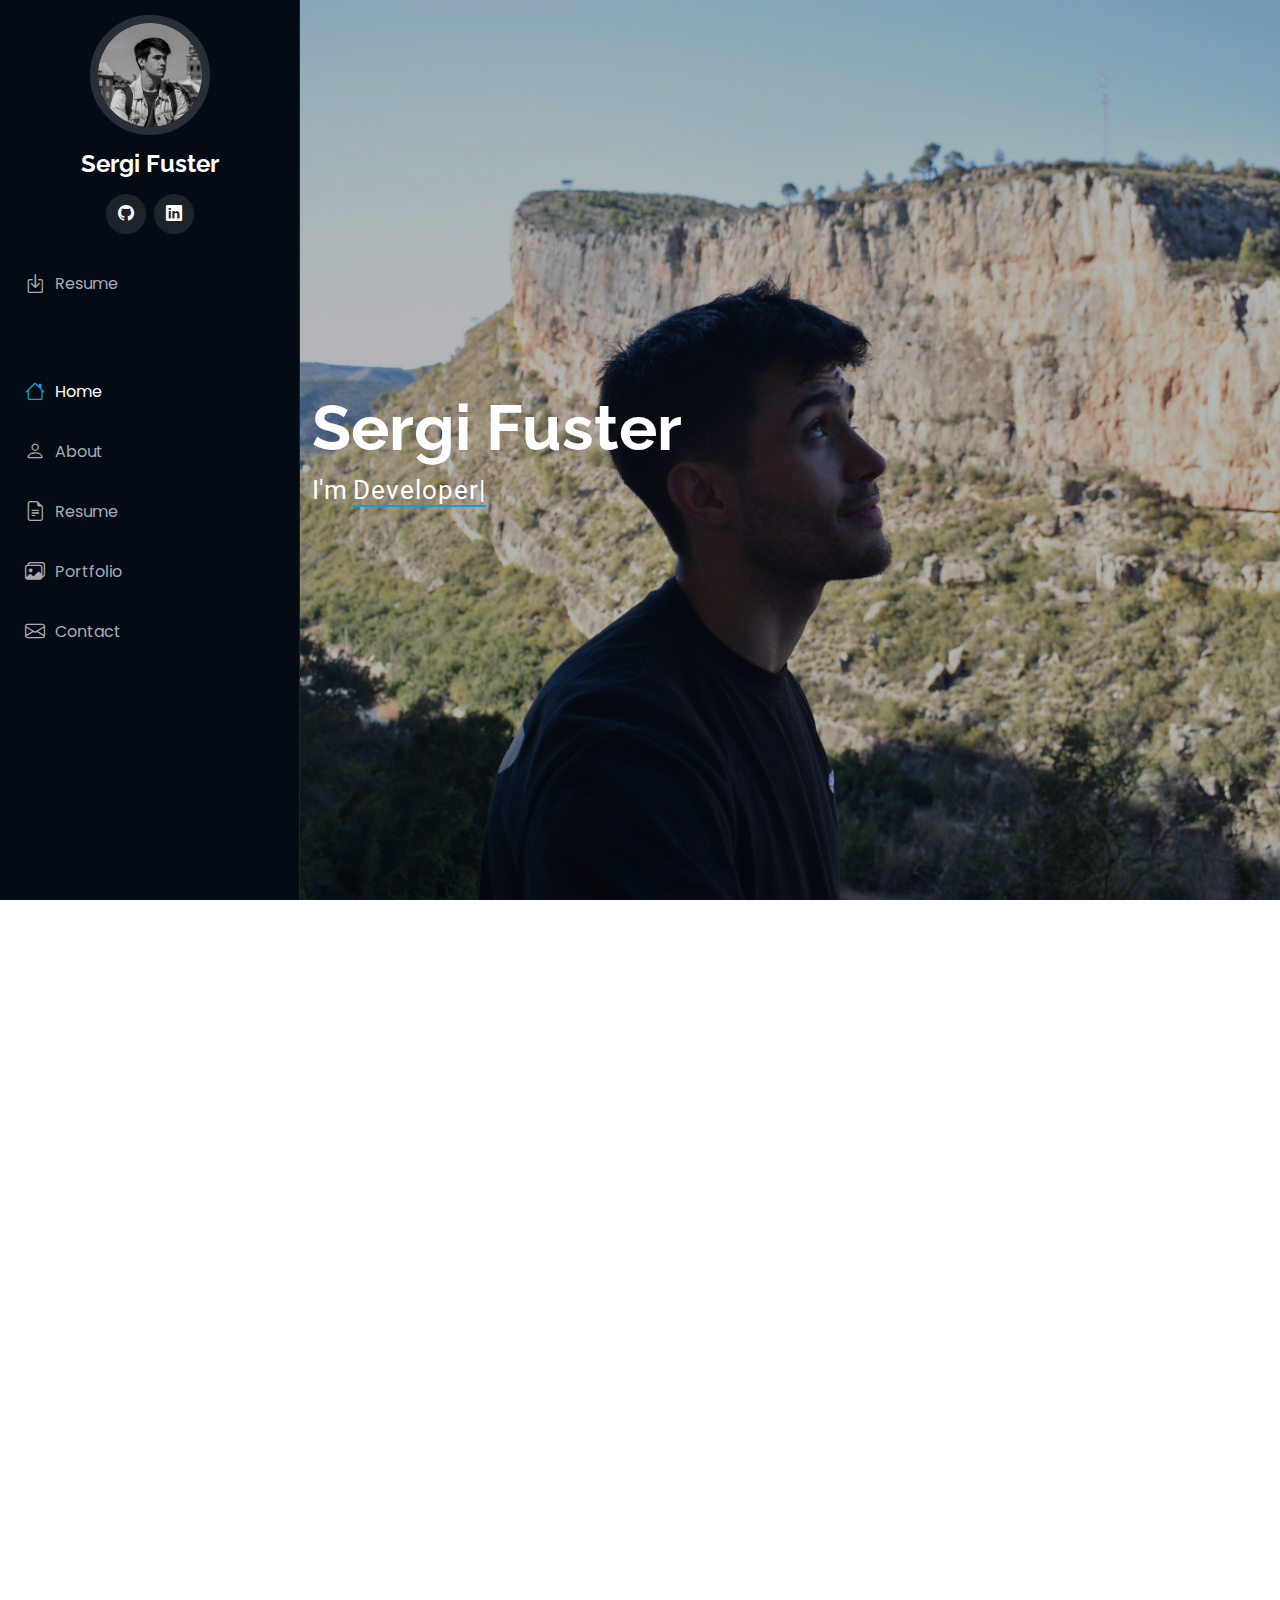
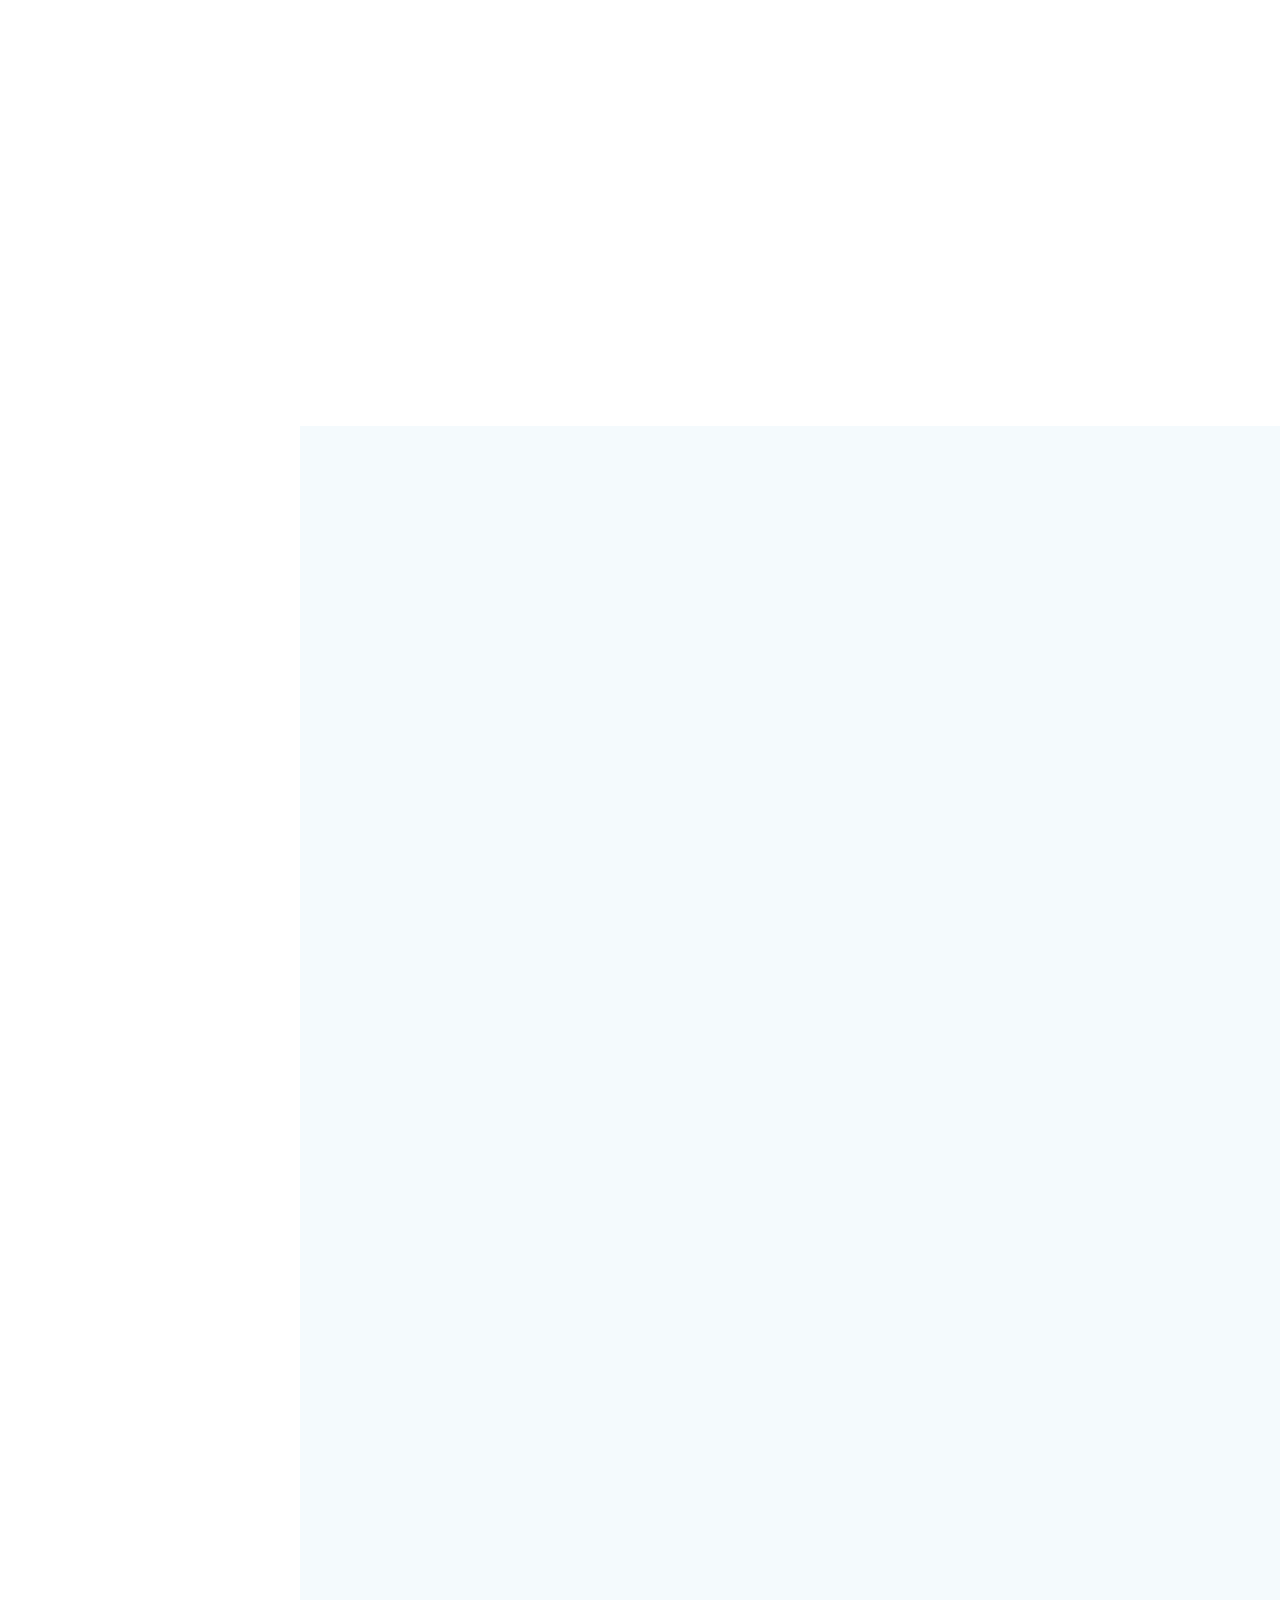
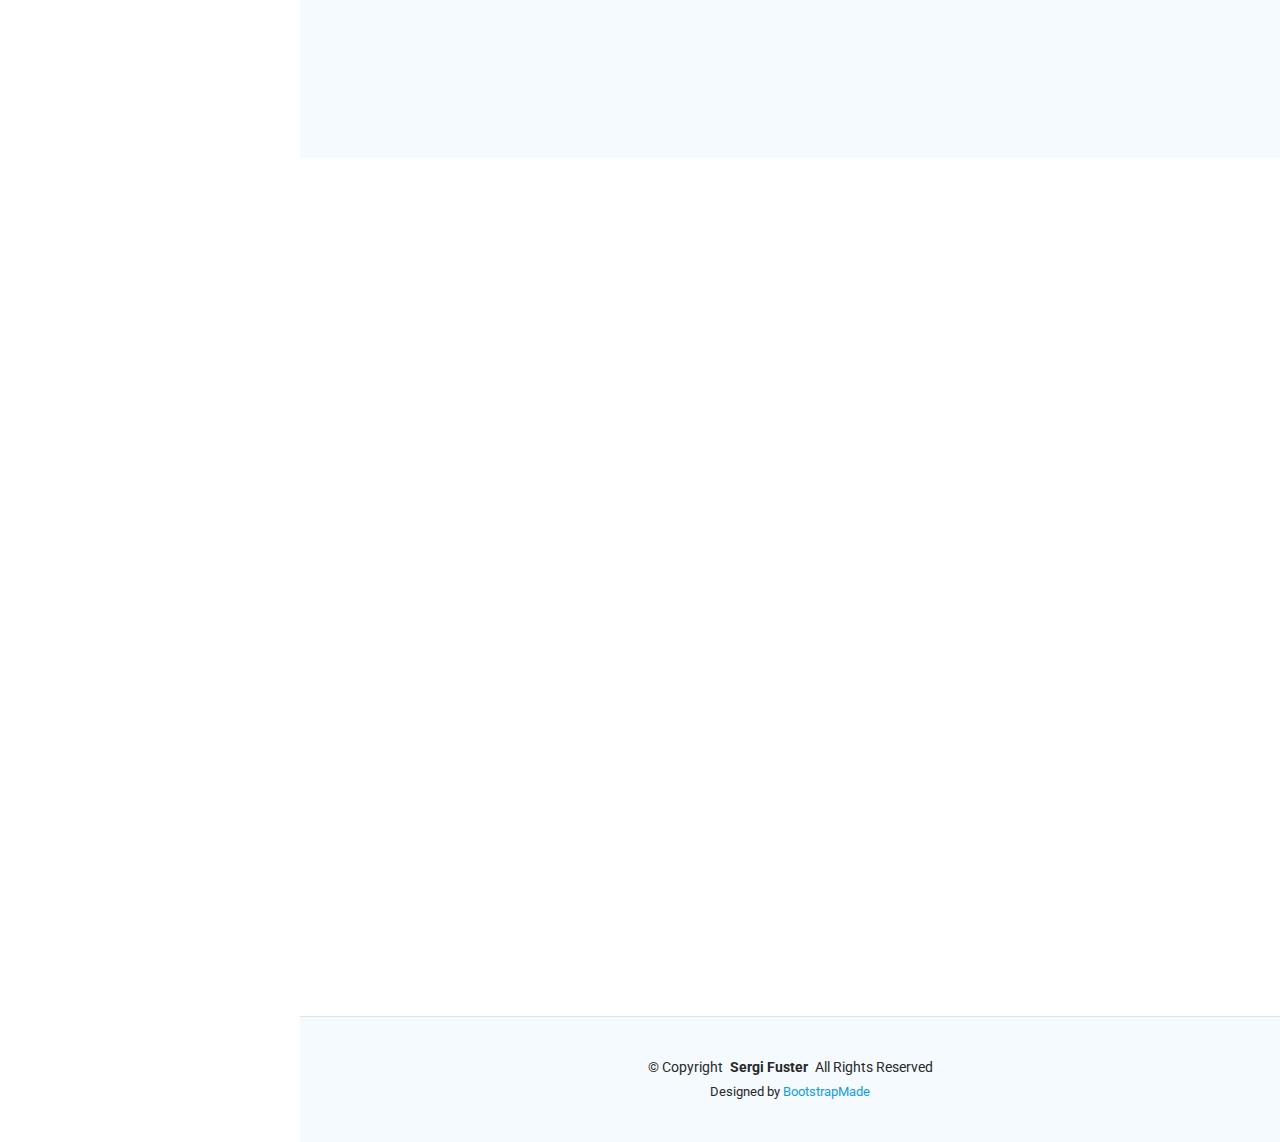
==== index.html @ 8619089b "stats changed" ====
<!DOCTYPE html>
<html lang="en">

<head>
  <meta charset="utf-8">
  <meta content="width=device-width, initial-scale=1.0" name="viewport">
  <title>Sergi Fuster Portfolio</title>
  <meta content="" name="description">
  <meta content="" name="keywords">

  <!-- Favicons -->
  <link href="assets/img/favicon.png" rel="icon">
  <link href="assets/img/apple-touch-icon.png" rel="apple-touch-icon">

  <!-- Fonts -->
  <link href="https://fonts.googleapis.com" rel="preconnect">
  <link href="https://fonts.gstatic.com" rel="preconnect" crossorigin>
  <link href="https://fonts.googleapis.com/css2?family=Roboto:ital,wght@0,100;0,300;0,400;0,500;0,700;0,900;1,100;1,300;1,400;1,500;1,700;1,900&family=Poppins:ital,wght@0,100;0,200;0,300;0,400;0,500;0,600;0,700;0,800;0,900;1,100;1,200;1,300;1,400;1,500;1,600;1,700;1,800;1,900&family=Raleway:ital,wght@0,100;0,200;0,300;0,400;0,500;0,600;0,700;0,800;0,900;1,100;1,200;1,300;1,400;1,500;1,600;1,700;1,800;1,900&display=swap" rel="stylesheet">

  <!-- Vendor CSS Files -->
  <link href="assets/vendor/bootstrap/css/bootstrap.min.css" rel="stylesheet">
  <link href="assets/vendor/bootstrap-icons/bootstrap-icons.css" rel="stylesheet">
  <link href="assets/vendor/aos/aos.css" rel="stylesheet">
  <link href="assets/vendor/glightbox/css/glightbox.min.css" rel="stylesheet">
  <link href="assets/vendor/swiper/swiper-bundle.min.css" rel="stylesheet">

  <!-- Main CSS File -->
  <link href="assets/css/main.css" rel="stylesheet">

  <script src="https://cdn.emailjs.com/dist/email.min.js"></script>
    <script type="text/javascript">
        (function() {
            emailjs.init("JNkw-kW19FWSXD1mJ"); // Reemplaza con tu user_id de EmailJS
        })();
    </script>
    <script type="text/javascript">
        function sendEmail(event) {
            event.preventDefault();
            console.log(event.target);  
            emailjs.sendForm('service_uca0hzq', 'template_znsrc9u', event.target)
                .then(function(response) {
                    alert('Correo enviado exitosamente!', response.status, response.text);
                }, function(error) {
                    alert('Error al enviar el correo.', error);
                });
        }
  </script>
</head>

<body class="index-page">

  <header id="header" class="header dark-background d-flex flex-column">
    <i class="header-toggle d-xl-none bi bi-list"></i>

    <div class="profile-img">
      <img src="assets/img/my-profile-img.jpg" alt="" class="img-fluid rounded-circle">
    </div>

    <a href="index.html" class="logo d-flex align-items-center justify-content-center">
      <!-- Uncomment the line below if you also wish to use an image logo -->
      <!-- <img src="assets/img/logo.png" alt=""> -->
      <h1 class="sitename">Sergi Fuster</h1>
    </a>

    
    <div class="social-links text-center">
      <a href="https://github.com/SergiFuster" class="github"><i class="bi bi-github"></i></i></a>
      <a href="https://www.linkedin.com/in/sergi-fuster-dura-343999208/" class="linkedin"><i class="bi bi-linkedin"></i></a>
    </div>

    
    <nav id="navmenu" class="navmenu">
      <ul>
        <li><a class="mb-5" href="assets/pdfs/cv-pro-english-python.pdf" download><i class="bi bi-box-arrow-in-down navicon"></i>Resume</a></li>
        <li><a href="#hero" class="active"><i class="bi bi-house navicon"></i>Home</a></li>
        <li><a href="#about"><i class="bi bi-person navicon"></i> About</a></li>
        <li><a href="#resume"><i class="bi bi-file-earmark-text navicon"></i> Resume</a></li>
        <li><a href="#portfolio"><i class="bi bi-images navicon"></i> Portfolio</a></li>
        <li><a href="#contact"><i class="bi bi-envelope navicon"></i> Contact</a></li>
      </ul>
    </nav>

  </header>

  <main class="main">

    <!-- Hero Section -->
    <section id="hero" class="hero section dark-background">

      <img src="assets/img/hero-bg.jpg" alt="" data-aos="fade-in" class="">

      <div class="container" data-aos="fade-up" data-aos-delay="100">
        <h2>Sergi Fuster</h2>
        <p>I'm <span class="typed" data-typed-items="Developer, Engineer, Creative">Developer</span><span class="typed-cursor typed-cursor--blink" aria-hidden="true"></span><span class="typed-cursor typed-cursor--blink" aria-hidden="true"></span></p>
      </div>

    </section><!-- /Hero Section -->

    <!-- About Section -->
    <section id="about" class="about section">

      <!-- Section Title -->
      <div class="container section-title" data-aos="fade-up">
        <h2>About</h2>
        <p>Since I started my videogame career at the University Jaume I I am passionate about programming. 
          During my course I realized that my true vocation was the development of software beyond the development of video games. 
          I have spent a couple of years working as a researcher at the university, but I think it's time to join the working world and bring everything I've learned to a company that shares my values.
          I am looking for a work environment that will support me and push my capabilities to the next level.
        </p>
      </div><!-- End Section Title -->

      <div class="container" data-aos="fade-up" data-aos-delay="100">

        <div class="row gy-4 justify-content-center">
          <div class="col-lg-4">
            <img src="assets/img/my-profile-img.jpg" class="img-fluid" alt="">
          </div>
          <div class="col-lg-8 content">
            <h2>Sofware Developer &amp; Much More.</h2>
            <p class="fst-italic py-3">
              I love develop all kind of software tools to solve problems, automate reptitive tasks and make life easier.
            </p>
            <div class="row">
              <div class="col-lg-6">
                <ul>
                  <li><i class="bi bi-chevron-right"></i> <strong>Birthday:</strong> <span>19 March 1998</span></li>
                  <li><i class="bi bi-chevron-right"></i> <strong>Website:</strong> <span>https://sergifuster.github.io/</span></li>
                  <li><i class="bi bi-chevron-right"></i> <strong>Phone:</strong> <span>+34 684 04 57 51</span></li>
                  <li><i class="bi bi-chevron-right"></i> <strong>City:</strong> <span>Castellón, Spain</span></li>
                </ul>
              </div>
              <div class="col-lg-6">
                <ul>
                  <li><i class="bi bi-chevron-right"></i> <strong>Age:</strong> <span>26</span></li>
                  <li><i class="bi bi-chevron-right"></i> <strong>Degree:</strong> <span>Master</span></li>
                  <li><i class="bi bi-chevron-right"></i> <strong>Email:</strong> <span>sergifusterdura@gmail.com</span></li>
                  <li><i class="bi bi-chevron-right"></i> <strong>Work:</strong> <span>Available</span></li>
                </ul>
              </div>
            </div>
            <p class="py-3">
              I am a young and passionate software developer with experience in the field of artificial intelligence. 
              I am looking for a job that will allow me to continue growing and learning in the field of software development.
            </p>
          </div>
        </div>

      </div>

    </section><!-- /About Section -->

    <!-- Stats Section -->
    <section id="stats" class="stats section">

      <div class="container" data-aos="fade-up" data-aos-delay="100">

        <div class="row gy-4">

          <div class="col-lg-3 col-md-6">
            <div class="stats-item">
              <i class="bi bi-emoji-smile"></i>
              <span data-purecounter-start="0" data-purecounter-end="232" data-purecounter-duration="1" class="purecounter"></span>
              <p><strong>Happy team mates</strong></p>
            </div>
          </div><!-- End Stats Item -->

          <div class="col-lg-3 col-md-6">
            <div class="stats-item">
              <i class="bi bi-bug"></i>
              <span data-purecounter-start="0" data-purecounter-end="521" data-purecounter-duration="1" class="purecounter"></span>
              <p><strong>Bugs</strong> <span>made 😬</span></p>
            </div>
          </div><!-- End Stats Item -->

          <div class="col-lg-3 col-md-6">
            <div class="stats-item">
              <i class="bi bi-tools"></i>
              <span data-purecounter-start="0" data-purecounter-end="863" data-purecounter-duration="1" class="purecounter"></span>
              <p><strong>Bugs</strong> <span>fixed (mine and from the others)</span></p>
            </div>
          </div><!-- End Stats Item -->

          <div class="col-lg-3 col-md-6">
            <div class="stats-item">
              <i class="bi bi-moon"></i>
              <span data-purecounter-start="0" data-purecounter-end="32" data-purecounter-duration="1" class="purecounter"></span>
              <p><strong>Hours</strong> <span>without sleeping in a row working hard</span></p>
            </div>
          </div><!-- End Stats Item -->

        </div>

      </div>

    </section><!-- /Stats Section -->

    <!-- Skills Section -->
    <section id="skills" class="skills section light-background">

      <!-- Section Title -->
      <div class="container section-title" data-aos="fade-up">
        <h2>Skills</h2>
        <p>Necessitatibus eius consequatur ex aliquid fuga eum quidem sint consectetur velit</p>
      </div><!-- End Section Title -->

      <div class="container" data-aos="fade-up" data-aos-delay="100">

        <div class="row skills-content skills-animation">

          <div class="col-lg-6">

            <div class="progress">
              <span class="skill"><span>PYTHON</span> <i class="val">90%</i></span>
              <div class="progress-bar-wrap">
                <div class="progress-bar" role="progressbar" aria-valuenow="90" aria-valuemin="0" aria-valuemax="100"></div>
              </div>
            </div><!-- End Skills Item -->

            <div class="progress">
              <span class="skill"><span>PANDAS</span> <i class="val">75%</i></span>
              <div class="progress-bar-wrap">
                <div class="progress-bar" role="progressbar" aria-valuenow="75" aria-valuemin="0" aria-valuemax="100"></div>
              </div>
            </div><!-- End Skills Item -->

            <div class="progress">
              <span class="skill"><span>PYTORCH</span> <i class="val">80%</i></span>
              <div class="progress-bar-wrap">
                <div class="progress-bar" role="progressbar" aria-valuenow="80" aria-valuemin="0" aria-valuemax="100"></div>
              </div>
            </div><!-- End Skills Item -->

          </div>

          <div class="col-lg-6">

            <div class="progress">
              <span class="skill"><span>LANGCHAIN</span> <i class="val">75%</i></span>
              <div class="progress-bar-wrap">
                <div class="progress-bar" role="progressbar" aria-valuenow="75" aria-valuemin="0" aria-valuemax="100"></div>
              </div>
            </div><!-- End Skills Item -->

            <div class="progress">
              <span class="skill"><span>NUMPY</span> <i class="val">80%</i></span>
              <div class="progress-bar-wrap">
                <div class="progress-bar" role="progressbar" aria-valuenow="80" aria-valuemin="0" aria-valuemax="100"></div>
              </div>
            </div><!-- End Skills Item -->

            

            <div class="progress">
              <span class="skill"><span>TENSOR FLOW</span> <i class="val">55%</i></span>
              <div class="progress-bar-wrap">
                <div class="progress-bar" role="progressbar" aria-valuenow="55" aria-valuemin="0" aria-valuemax="100"></div>
              </div>
            </div><!-- End Skills Item -->

          </div>

        </div>

      </div>

    </section><!-- /Skills Section -->

    <!-- Resume Section -->
    <section id="resume" class="resume section">

      <!-- Section Title -->
      <div class="container section-title" data-aos="fade-up">
        <h2>Resume</h2>
        <p>Due to my young age and my performance as a researcher at the university, I have had few opportunities to work in the sector, however here you can see what my experience has been based on.</p>
      </div><!-- End Section Title -->

      <div class="container">

        <div class="row">

          <div class="col-lg-6" data-aos="fade-up" data-aos-delay="100">
            <h3 class="resume-title">Sumary</h3>

            <div class="resume-item pb-0">
              <h4>Sergi Fuster</h4>
              <p><em>Creative and multipurpose software developer focused on AI technologies as Large Language Models and Deep Convolutional Neural Networks with almost 1 year of experience on this field.</em></p>
              <ul>
                <li>Castellón de la Plana, Castellón, Spain</li>
                <li>(34) 684-04-57-51</li>
                <li>sergifusterdura@gmail.com</li>
              </ul>
            </div><!-- Edn Resume Item -->

            <h3 class="resume-title">Education</h3>
            <div class="resume-item">
              <h4>Master's Degree in Intelligent Systems</h4>
              <h5>2023 - 2024</h5>
              <p><em>Jaume I University, Castellón, Spain</em></p>
              <p>On this master I took a lot of knowledge on Machine Learning as well as Big Data, Cloud Computing, CUDA, Computer Vision, etc.</p>
            </div><!-- Edn Resume Item -->

            <div class="resume-item">
              <h4>Bachelor in Videogame Design &amp; Development</h4>
              <h5>2019 - 2023</h5>
              <p><em>Jaume I University, Castellón, Spain</em></p>
              <p>On this degree I learned a lot about programming in Python and C ++. I also earned good basis on data structures and algorithmics. As you can imagine, 
                I also learned about videogame design and development, that is, about mobile applications, AR/VR, and so on.
              </p>
            </div><!-- Edn Resume Item -->

          </div>

          <div class="col-lg-6" data-aos="fade-up" data-aos-delay="200">
            <h3 class="resume-title">Professional Experience</h3>
            <div class="resume-item">
              <h4>AI Researcher</h4>
              <h5>2023 - Present</h5>
              <p><em>Jaume I University, Castellón, Spain</em></p>
              <ul>
                <li>Study state-of-the-art finding opportunities and solutions.</li>
                <li>Research for solutions to current not resolved problems.</li>
                <li>Design and development of deep neural networks.</li>
                <li>Comparison and analysis of our results compared to the state-of-the-art.</li>
              </ul>
            </div><!-- Edn Resume Item -->

            <div class="resume-item">
              <h4>Videogame developer</h4>
              <h5>2022 - 2023</h5>
              <p><em>Jaume I University, Castellón, Spain</em></p>
              <ul>
                <li>Developed an entire logic game in Python</li>
                <li>Developed my own cloud gaming server with sockets and Flask</li>
                <li>Developed a mobile client with Unity</li>
              </ul>
            </div><!-- Edn Resume Item -->

          </div>

        </div>

      </div>

    </section><!-- /Resume Section -->

    <!-- Portfolio Section -->
    <section id="portfolio" class="portfolio section light-background">

      <!-- Section Title -->
      <div class="container section-title" data-aos="fade-up">
        <h2>Portfolio</h2>
        <p>Due to my career in videogame design and development I have made many videogames and I have not had much time for other kind of projects, however I have been able to develop some of them and I present them below.</p>
      </div><!-- End Section Title -->

      <div class="container">

        <div class="isotope-layout" data-default-filter="*" data-layout="masonry" data-sort="original-order">

          <ul class="portfolio-filters isotope-filters" data-aos="fade-up" data-aos-delay="100">
            <li data-filter="*" class="filter-active">All</li>
            <li data-filter=".filter-ai">AI</li>
            <li data-filter=".filter-kotlin">Kotlin</li>
            <li data-filter=".filter-csharp">C#</li>
            <li data-filter=".filter-python">Python</li>
          </ul><!-- End Portfolio Filters -->
          
          
          <div class="row gy-4 isotope-container" data-aos="fade-up" data-aos-delay="200">

            <div class="col-lg-4 col-md-6 portfolio-item isotope-item filter-kotlin">
              <div class="portfolio-content h-100">
                <img src="assets/img/portfolio/kotlin-1.jpg" class="img-fluid" alt="">
                <div class="portfolio-info">
                  <h4>Food Recipes</h4>
                  <p>Food recipes app developes for Android with Android Studio and Kotlin</p>
                  <a href="assets/img/portfolio/kotlin-1.jpg" title="Zoom" data-gallery="portfolio-gallery-app" class="glightbox preview-link"><i class="bi bi-zoom-in"></i></a>
                  <a href="https://github.com/SergiFuster/FoodRecipesApp" title="Repository" class="details-link"><i class="bi bi-link-45deg"></i></a>
                </div>
              </div>
            </div><!-- End Portfolio Item -->

            <div class="col-lg-4 col-md-6 portfolio-item isotope-item filter-kotlin">
              <div class="portfolio-content h-100">
                <img src="assets/img/portfolio/kotlin-2.jpg" class="img-fluid" alt="">
                <div class="portfolio-info">
                  <h4>Curve Fever for Android</h4>
                  <p>I developed a version of Curve Fever for mobile devices.</p>
                  <a href="assets/img/portfolio/kotlin-2.jpg" title="Zoom" data-gallery="portfolio-gallery-product" class="glightbox preview-link"><i class="bi bi-zoom-in"></i></a>
                  <a href="https://github.com/SergiFuster/FreeApp_CurveFever" title="Repository" class="details-link"><i class="bi bi-link-45deg"></i></a>
                </div>
              </div>
            </div><!-- End Portfolio Item -->

            <div class="col-lg-4 col-md-6 portfolio-item isotope-item filter-python">
              <div class="portfolio-content h-100">
                <img src="assets/img/portfolio/django-1.png" class="img-fluid" alt="">
                <div class="portfolio-info">
                  <h4>WebSite</h4>
                  <p>I developed my previous portfolio with django, due to the cost of hosting a dynamic page I did this one instead.</p>
                  <a href="assets/img/portfolio/django-1.png" title="Zoom" data-gallery="portfolio-gallery-branding" class="glightbox preview-link"><i class="bi bi-zoom-in"></i></a>
                  <a href="https://github.com/SergiFuster/ownwebpage" title="Repository" class="details-link"><i class="bi bi-link-45deg"></i></a>
                </div>
              </div>
            </div><!-- End Portfolio Item -->

            <div class="col-lg-4 col-md-6 portfolio-item isotope-item filter-ai filter-python">
              <div class="portfolio-content h-100">
                <img src="assets/img/portfolio/ai-5.png" class="img-fluid" alt="">
                <div class="portfolio-info">
                  <h4>Llamaster</h4>
                  <p>Im working on a desktop application where you will can upload personal notes and an LLM model as llama3 will aswer you questions about it.</p>
                  <a href="assets/img/portfolio/ai-5.png" title="Zoom" data-gallery="portfolio-gallery-book" class="glightbox preview-link"><i class="bi bi-zoom-in"></i></a>
                  <a href="https://github.com/SergiFuster/Llamaster" title="Repository" class="details-link"><i class="bi bi-link-45deg"></i></a>
                </div>
              </div>
            </div><!-- End Portfolio Item -->

            <div class="col-lg-4 col-md-6 portfolio-item isotope-item filter-csharp">
              <div class="portfolio-content h-100">
                <img src="assets/img/portfolio/videogame-4.png" class="img-fluid" alt="">
                <div class="portfolio-info">
                  <h4>Dungeon Generator</h4>
                  <p>C# dungeon generator for Unity</p>
                  <a href="assets/img/portfolio/videogame-4.png" title="Zoom" data-gallery="portfolio-gallery-book" class="glightbox preview-link"><i class="bi bi-zoom-in"></i></a>
                  <a href="https://github.com/SergiFuster/Dungeon-Generator" title="Repository" class="details-link"><i class="bi bi-link-45deg"></i></a>
                </div>
              </div>
            </div><!-- End Portfolio Item -->

            <div class="col-lg-4 col-md-6 portfolio-item isotope-item filter-ai filter-python">
              <div class="portfolio-content h-100">
                <img src="assets/img/portfolio/ai-2.png" class="img-fluid" alt="">
                <div class="portfolio-info">
                  <h4>FloU-Net</h4>
                  <p>An Optical Flow Network for
                    Multi-modal Self-Supervised Image Registration</p>
                  <a href="assets/img/portfolio/ai-2.png" title="Zoom" data-gallery="portfolio-gallery-app" class="glightbox preview-link"><i class="bi bi-zoom-in"></i></a>
                  <a href="https://ieeexplore.ieee.org/abstract/document/10054383?casa_token=_zWFjTX7x-QAAAAA:JxdFYQEGrxvBpP0LAUawT_OLtLWOuM8EYJq97wMK62ZGx4KimARQbpQ8iJPpP1SkFYnHHjyLgg" title="Paper" class="details-link"><i class="bi bi-link-45deg"></i></a>
                </div>
              </div>
            </div><!-- End Portfolio Item -->

            <div class="col-lg-4 col-md-6 portfolio-item isotope-item filter-csharp filter-ai">
              <div class="portfolio-content h-100">
                <img src="assets/img/portfolio/videogame-1.png" class="img-fluid" alt="">
                <div class="portfolio-info">
                  <h4>AIcuidao</h4>
                  <p>AI applied to NPCs on a 2D videogame, NPCs have fov, multiple states with FSM and pathfinding algorithms implemented.</p>
                  <a href="assets/img/portfolio/videogame-1.png" title="Zoom" data-gallery="portfolio-gallery-app" class="glightbox preview-link"><i class="bi bi-zoom-in"></i></a>
                  <a href="https://github.com/SergiFuster/AIcuidao2" title="Repository" class="details-link"><i class="bi bi-link-45deg"></i></a>
                </div>
              </div>
            </div><!-- End Portfolio Item -->

            <div class="col-lg-4 col-md-6 portfolio-item isotope-item filter-csharp filter-ai">
              <div class="portfolio-content h-100">
                <img src="assets/img/portfolio/videogame-2.png" class="img-fluid" alt="">
                <div class="portfolio-info">
                  <h4>IAtetoca</h4>
                  <p>A turn based strategy videogame with programmed NPC with FSM, influence mapping and fog of war.</p>
                  <a href="assets/img/portfolio/videogame-2.png" title="Zoom" data-gallery="portfolio-gallery-product" class="glightbox preview-link"><i class="bi bi-zoom-in"></i></a>
                  <a href="https://github.com/SergiFuster/IAtetocaReal" title="Repository" class="details-link"><i class="bi bi-link-45deg"></i></a>
                </div>
              </div>
            </div><!-- End Portfolio Item -->

            <div class="col-lg-4 col-md-6 portfolio-item isotope-item filter-csharp">
              <div class="portfolio-content h-100">
                <img src="assets/img/portfolio/videogame-3.png" class="img-fluid" alt="">
                <div class="portfolio-info">
                  <h4>Nashville</h4>
                  <p>Visual novel videogame winner of a award on UJI</p>
                  <a href="assets/img/portfolio/videogame-3.png" title="Zoom" data-gallery="portfolio-gallery-branding" class="glightbox preview-link"><i class="bi bi-zoom-in"></i></a>
                  <a href="https://baiteostudio.wixsite.com/grupo3" title="Web" class="details-link"><i class="bi bi-link-45deg"></i></a>
                </div>
              </div>
            </div><!-- End Portfolio Item -->

            <div class="col-lg-4 col-md-6 portfolio-item isotope-item filter-ai filter-python">
              <div class="portfolio-content h-100">
                <img src="assets/img/portfolio/ai-1.jpeg" class="img-fluid" alt="">
                <div class="portfolio-info">
                  <h4>Rent a Bike</h4>
                  <p>Data Science applied to a real dataset and forecasting model for renting prediction.</p>
                  <a href="assets/img/portfolio/ai-1.jpeg" title="Zoom" data-gallery="portfolio-gallery-book" class="glightbox preview-link"><i class="bi bi-zoom-in"></i></a>
                  <a href="https://github.com/SergiFuster/Bike-Renting-Forecaster" title="Repository" class="details-link"><i class="bi bi-link-45deg"></i></a>
                </div>
              </div>
            </div><!-- End Portfolio Item -->

            <div class="col-lg-4 col-md-6 portfolio-item isotope-item filter-ai filter-python">
              <div class="portfolio-content h-100">
                <img src="assets/img/portfolio/ai-3.png" class="img-fluid" alt="">
                <div class="portfolio-info">
                  <h4>Total Bot War</h4>
                  <p>Videogame based on total war videogames series where playing is through AI scripts. Also server for cloud computing implemented.</p>
                  <a href="assets/img/portfolio/ai-3.png" title="Zoom" data-gallery="portfolio-gallery-product" class="glightbox preview-link"><i class="bi bi-zoom-in"></i></a>
                  <a href="https://github.com/SergiFuster/TotalBotWar" title="Repository" class="details-link"><i class="bi bi-link-45deg"></i></a>
                </div>
              </div>
            </div><!-- End Portfolio Item -->

            <div class="col-lg-4 col-md-6 portfolio-item isotope-item filter-csharp filter-ai">
              <div class="portfolio-content h-100">
                <img src="assets/img/portfolio/ai-4.png" class="img-fluid" alt="">
                <div class="portfolio-info">
                  <h4>Behaviour Trees Easy Implementation</h4>
                  <p>Behaviour Tree template in C# to help novel programmers start with AI on their videogames.</p>
                  <a href="assets/img/portfolio/ai-4.png" title="Zoom" data-gallery="portfolio-gallery-branding" class="glightbox preview-link"><i class="bi bi-zoom-in"></i></a>
                  <a href="https://github.com/SergiFuster/BehaviorTree-Unity" title="Repository" class="details-link"><i class="bi bi-link-45deg"></i></a>
                </div>
              </div>
            </div><!-- End Portfolio Item -->

          </div><!-- End Portfolio Container -->

        </div>

      </div>

    </section><!-- /Portfolio Section -->
    
    <!-- Contact Section -->
    <section id="contact" class="contact section">

      <!-- Section Title -->
      <div class="container section-title" data-aos="fade-up">
        <h2>Contact</h2>
        <p>Get in touch! The contact form also works, try it!</p>
      </div><!-- End Section Title -->

      <div class="container" data-aos="fade-up" data-aos-delay="100">

        <div class="row gy-4">

          <div class="col-lg-5">

            <div class="info-wrap">
              <div class="info-item d-flex" data-aos="fade-up" data-aos-delay="300">
                <i class="bi bi-telephone flex-shrink-0"></i>
                <div>
                  <h3>Call</h3>
                  <p>+34 684 04 57 51</p>
                </div>
              </div><!-- End Info Item -->

              <div class="info-item d-flex" data-aos="fade-up" data-aos-delay="400">
                <i class="bi bi-envelope flex-shrink-0"></i>
                <div>
                  <h3>Email</h3>
                  <p>sergifusterdura@gmail.com</p>
                </div>
              </div><!-- End Info Item -->
            </div>
          </div>
          <div class="col-lg-7">
            <form onsubmit="sendEmail(event)" data-aos="fade-up" data-aos-delay="200">
              <div class="row gy-4">

                <div class="col-md-6">
                  <label for="name" class="pb-2">Your Name</label>
                  <input type="text" name="name" id="name" class="form-control" required="">
                </div>

                <div class="col-md-6">
                  <label for="email" class="pb-2">Your Email</label>
                  <input type="email" class="form-control" name="email" id="email" required="">
                </div>

                <div class="col-md-12">
                  <label for="subject" class="pb-2">Subject</label>
                  <input type="text" class="form-control" name="subject" id="subject" required="">
                </div>

                <div class="col-md-12">
                  <label for="message" class="pb-2">Message</label>
                  <textarea class="form-control" name="message" rows="10" id="message" required=""></textarea>
                </div>

                <div class="col-md-12 text-center">
                  <p>(You'll receive a copy of the message)</p>
                  <button class="btn btn-primary" type="submit">Send Message</button>
                </div>
              </div>
            </form>
        </div>
      </div>

    </section><!-- /Contact Section -->
  </main>

  <footer id="footer" class="footer position-relative light-background">

    <div class="container">
      <div class="copyright text-center ">
        <p>© <span>Copyright</span> <strong class="px-1 sitename">Sergi Fuster</strong> <span>All Rights Reserved</span></p>
      </div>
      <div class="credits">
        <!-- All the links in the footer should remain intact. -->
        <!-- You can delete the links only if you've purchased the pro version. -->
        <!-- Licensing information: https://bootstrapmade.com/license/ -->
        <!-- Purchase the pro version with working PHP/AJAX contact form: [buy-url] -->
        Designed by <a href="https://bootstrapmade.com/">BootstrapMade</a>
      </div>
    </div>

  </footer>

  <!-- Scroll Top -->
  <a href="#" id="scroll-top" class="scroll-top d-flex align-items-center justify-content-center"><i class="bi bi-arrow-up-short"></i></a>

  <!-- Preloader -->
  <div id="preloader"></div>

  <!-- Vendor JS Files -->
  <script src="assets/vendor/bootstrap/js/bootstrap.bundle.min.js"></script>
  <script src="assets/vendor/php-email-form/validate.js"></script>
  <script src="assets/vendor/aos/aos.js"></script>
  <script src="assets/vendor/typed.js/typed.umd.js"></script>
  <script src="assets/vendor/purecounter/purecounter_vanilla.js"></script>
  <script src="assets/vendor/waypoints/noframework.waypoints.js"></script>
  <script src="assets/vendor/glightbox/js/glightbox.min.js"></script>
  <script src="assets/vendor/imagesloaded/imagesloaded.pkgd.min.js"></script>
  <script src="assets/vendor/isotope-layout/isotope.pkgd.min.js"></script>
  <script src="assets/vendor/swiper/swiper-bundle.min.js"></script>

  <!-- Main JS File -->
  <script src="assets/js/main.js"></script>

</body>

</html>
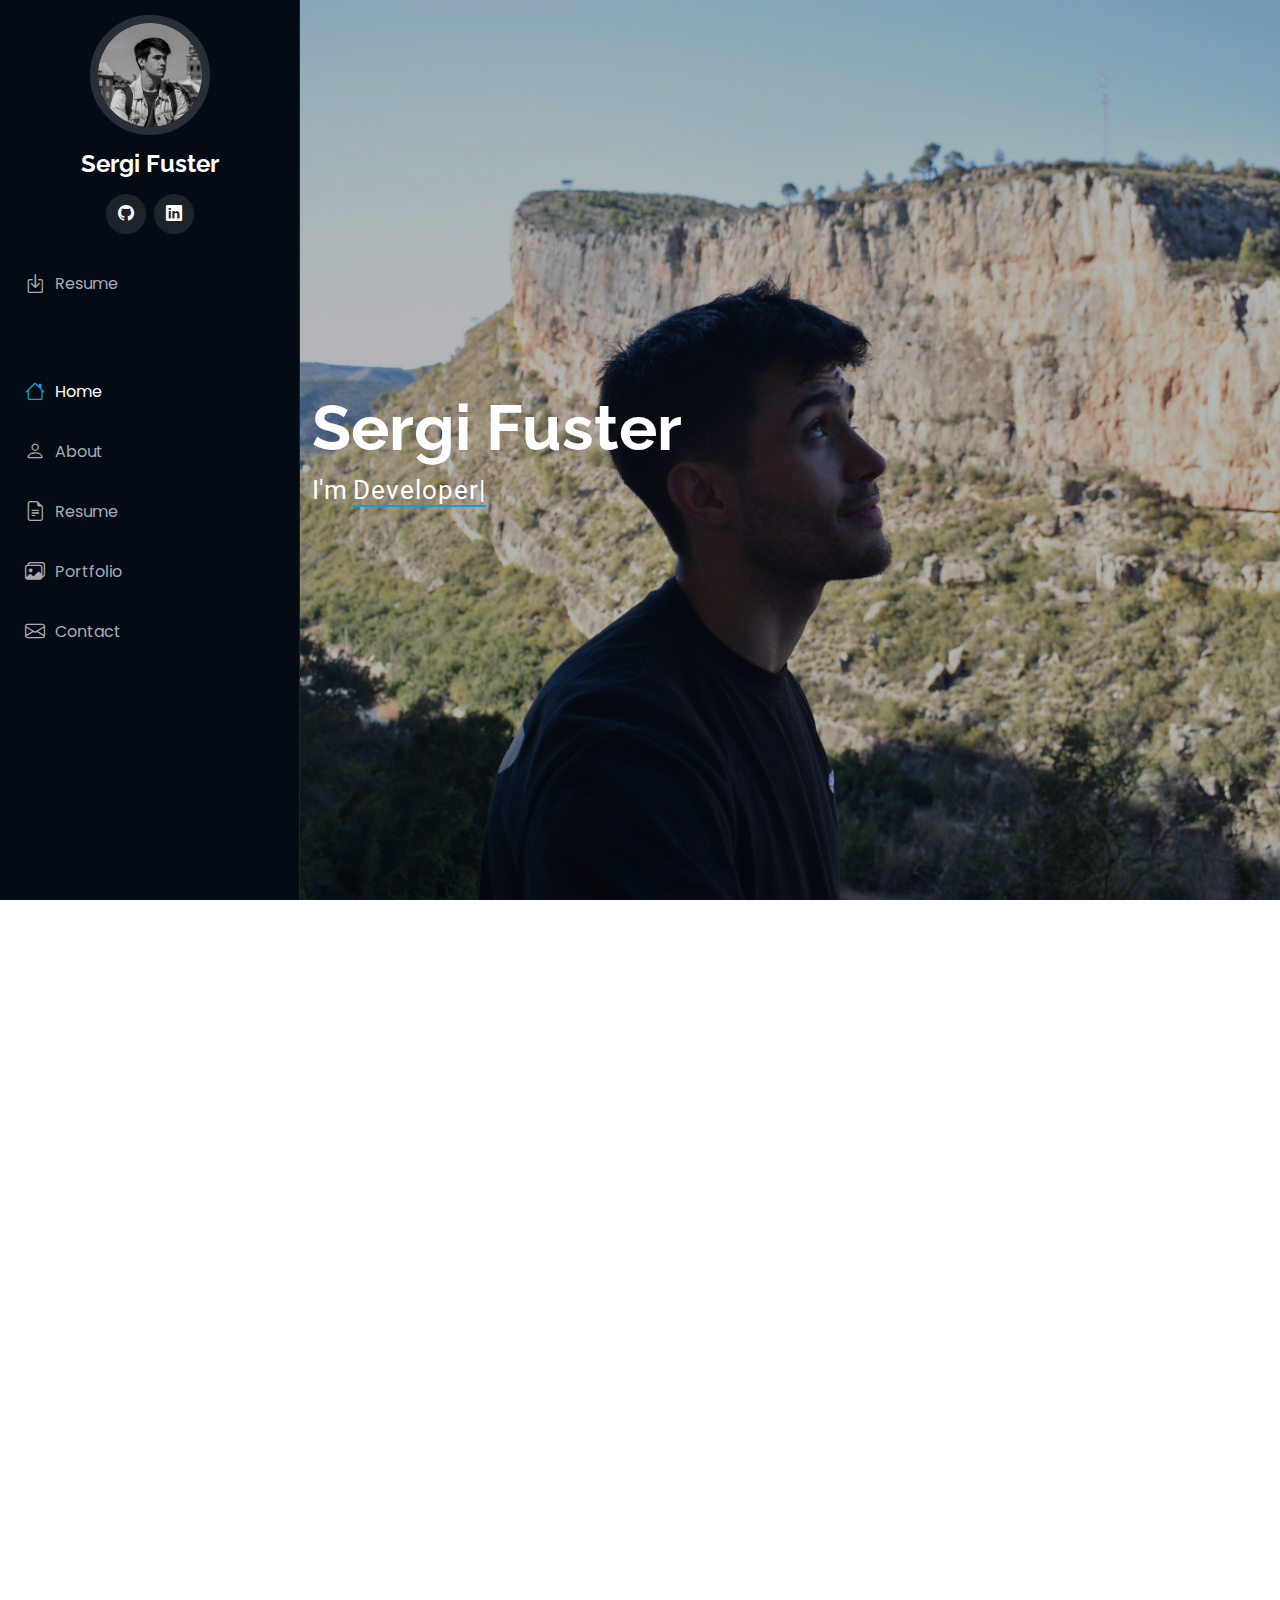
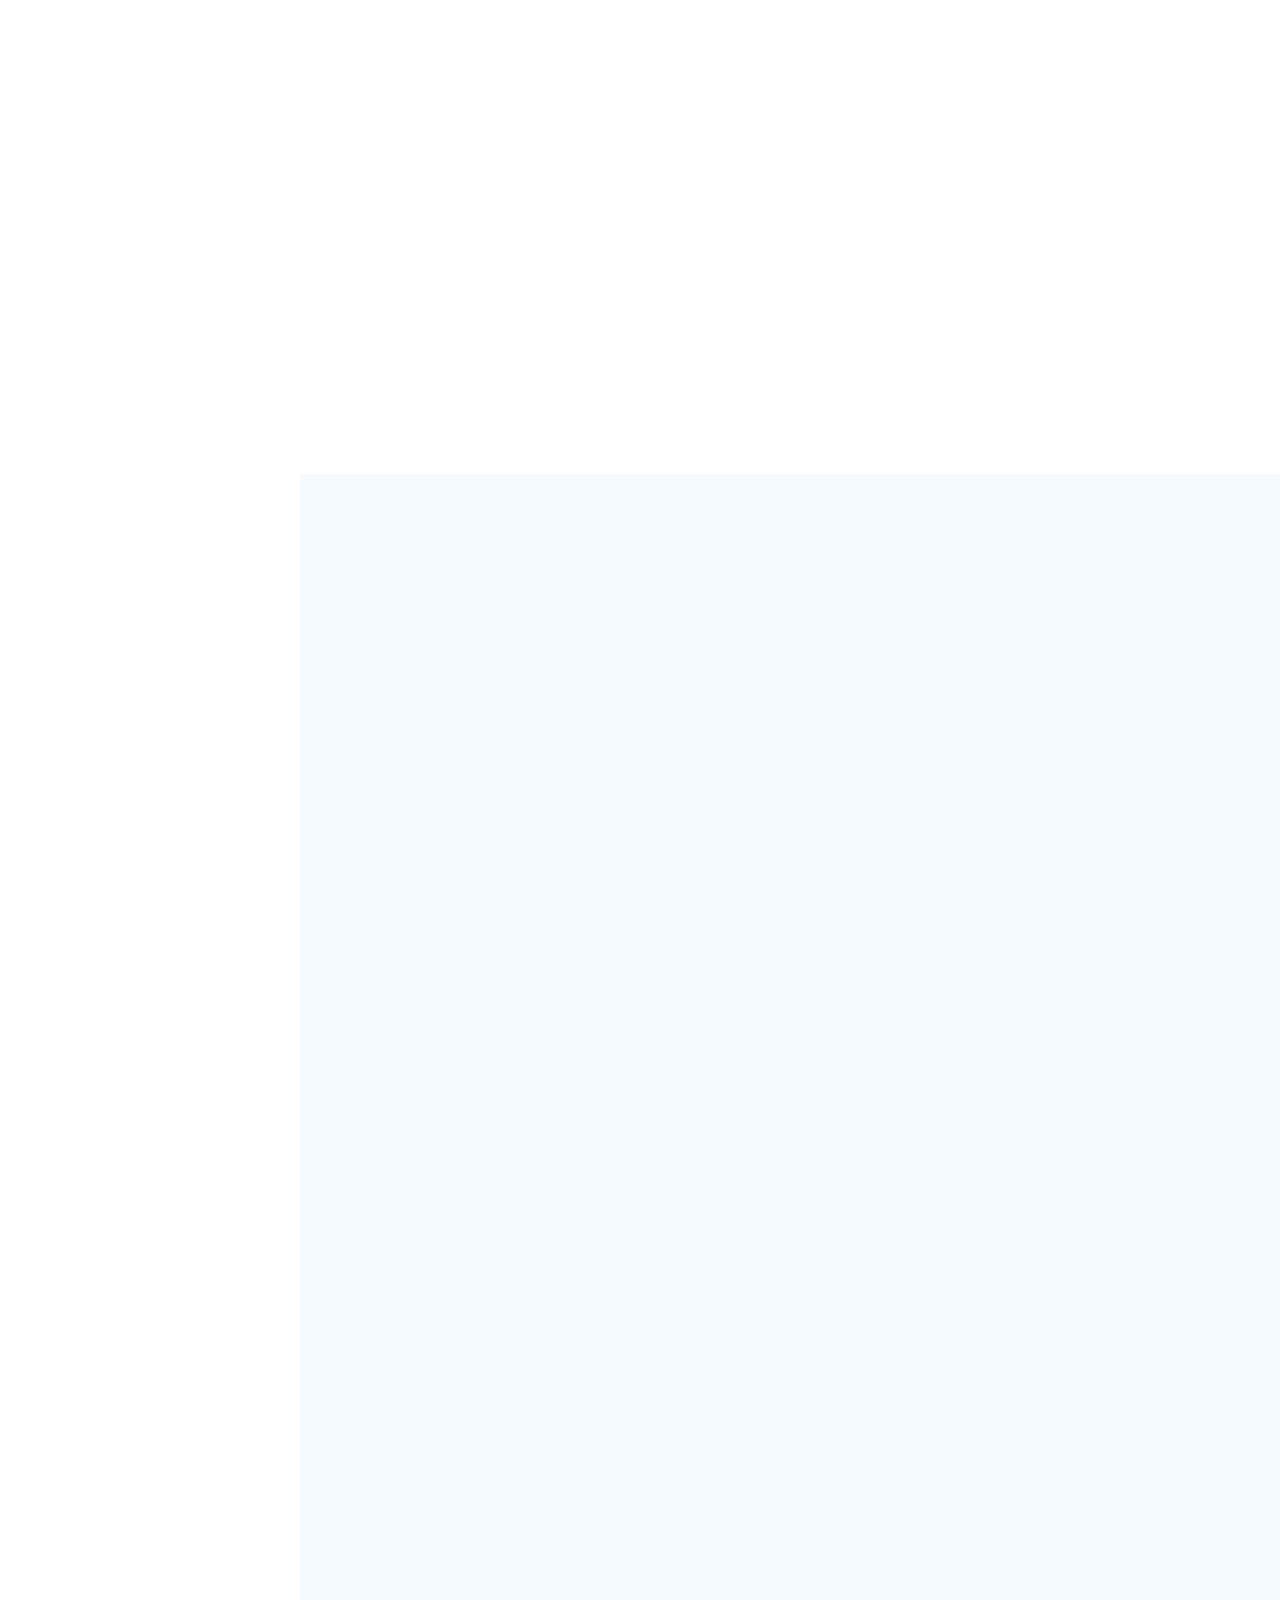
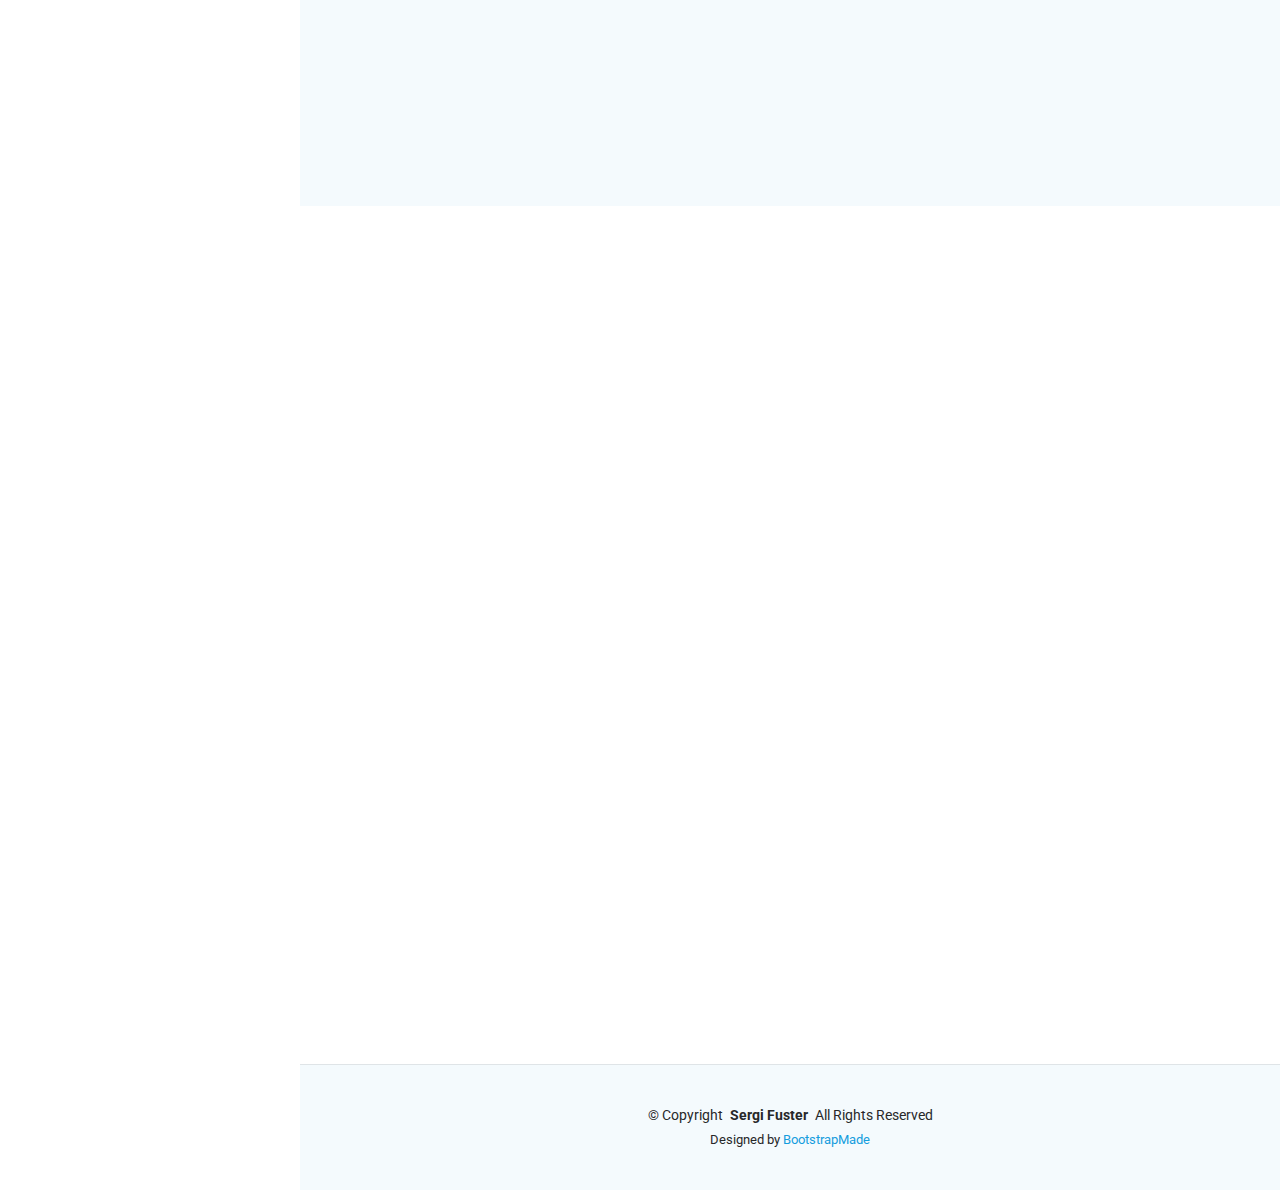
==== commit e24c5374: "docs(skills, about): information on scope sections changed" ====
--- a/index.html
+++ b/index.html
@@ -102,10 +102,8 @@
       <!-- Section Title -->
       <div class="container section-title" data-aos="fade-up">
         <h2>About</h2>
-        <p>Since I started my videogame career at the University Jaume I I am passionate about programming. 
-          During my course I realized that my true vocation was the development of software beyond the development of video games. 
-          I have spent a couple of years working as a researcher at the university, but I think it's time to join the working world and bring everything I've learned to a company that shares my values.
-          I am looking for a work environment that will support me and push my capabilities to the next level.
+        <p>
+          I am not just another advanced python programmer. I am a python programmer with a good foundation in programming thanks to my knowledge in other lower level programming languages like C++, C# and C that have given me that extra knowledge to understand how memory management works, pointers, references, static types and much more. In addition, my background as a game developer gives me very uncommon qualities in the industry such as gamification, user interaction, virtual and augmented reality as well as the handling of engines like Unity and Unreal Engine. Also my master studies have given me the necessary tools to get involved in machine learning projects, data science and much more.
         </p>
       </div><!-- End Section Title -->
 
@@ -118,13 +116,13 @@
           <div class="col-lg-8 content">
             <h2>Sofware Developer &amp; Much More.</h2>
             <p class="fst-italic py-3">
-              I love develop all kind of software tools to solve problems, automate reptitive tasks and make life easier.
+              I love develop all kind of software tools to solve problems, automate tasks and make life easier.
             </p>
             <div class="row">
               <div class="col-lg-6">
                 <ul>
                   <li><i class="bi bi-chevron-right"></i> <strong>Birthday:</strong> <span>19 March 1998</span></li>
-                  <li><i class="bi bi-chevron-right"></i> <strong>Website:</strong> <span>https://sergifuster.github.io/</span></li>
+                  <li><i class="bi bi-chevron-right"></i> <strong>Website:</strong> <a href="#">You are in it!</a></li>
                   <li><i class="bi bi-chevron-right"></i> <strong>Phone:</strong> <span>+34 684 04 57 51</span></li>
                   <li><i class="bi bi-chevron-right"></i> <strong>City:</strong> <span>Castellón, Spain</span></li>
                 </ul>
@@ -217,43 +215,43 @@
             </div><!-- End Skills Item -->
 
             <div class="progress">
-              <span class="skill"><span>PANDAS</span> <i class="val">75%</i></span>
+              <span class="skill"><span>C++</span> <i class="val">50%</i></span>
+              <div class="progress-bar-wrap">
+                <div class="progress-bar" role="progressbar" aria-valuenow="50" aria-valuemin="0" aria-valuemax="100"></div>
+              </div>
+            </div><!-- End Skills Item -->
+
+            <div class="progress">
+              <span class="skill"><span>C#</span> <i class="val">50%</i></span>
+              <div class="progress-bar-wrap">
+                <div class="progress-bar" role="progressbar" aria-valuenow="50" aria-valuemin="0" aria-valuemax="100"></div>
+              </div>
+            </div><!-- End Skills Item -->
+
+          </div>
+
+          <div class="col-lg-6">
+
+            <div class="progress">
+              <span class="skill"><span>PYTORCH</span> <i class="val">75%</i></span>
               <div class="progress-bar-wrap">
                 <div class="progress-bar" role="progressbar" aria-valuenow="75" aria-valuemin="0" aria-valuemax="100"></div>
               </div>
             </div><!-- End Skills Item -->
 
             <div class="progress">
-              <span class="skill"><span>PYTORCH</span> <i class="val">80%</i></span>
+              <span class="skill"><span>TENSOR FLOW</span> <i class="val">50%</i></span>
+              <div class="progress-bar-wrap">
+                <div class="progress-bar" role="progressbar" aria-valuenow="50" aria-valuemin="0" aria-valuemax="100"></div>
+              </div>
+            </div><!-- End Skills Item -->
+
+            
+
+            <div class="progress">
+              <span class="skill"><span>UNITY</span> <i class="val">80%</i></span>
               <div class="progress-bar-wrap">
                 <div class="progress-bar" role="progressbar" aria-valuenow="80" aria-valuemin="0" aria-valuemax="100"></div>
-              </div>
-            </div><!-- End Skills Item -->
-
-          </div>
-
-          <div class="col-lg-6">
-
-            <div class="progress">
-              <span class="skill"><span>LANGCHAIN</span> <i class="val">75%</i></span>
-              <div class="progress-bar-wrap">
-                <div class="progress-bar" role="progressbar" aria-valuenow="75" aria-valuemin="0" aria-valuemax="100"></div>
-              </div>
-            </div><!-- End Skills Item -->
-
-            <div class="progress">
-              <span class="skill"><span>NUMPY</span> <i class="val">80%</i></span>
-              <div class="progress-bar-wrap">
-                <div class="progress-bar" role="progressbar" aria-valuenow="80" aria-valuemin="0" aria-valuemax="100"></div>
-              </div>
-            </div><!-- End Skills Item -->
-
-            
-
-            <div class="progress">
-              <span class="skill"><span>TENSOR FLOW</span> <i class="val">55%</i></span>
-              <div class="progress-bar-wrap">
-                <div class="progress-bar" role="progressbar" aria-valuenow="55" aria-valuemin="0" aria-valuemax="100"></div>
               </div>
             </div><!-- End Skills Item -->
 
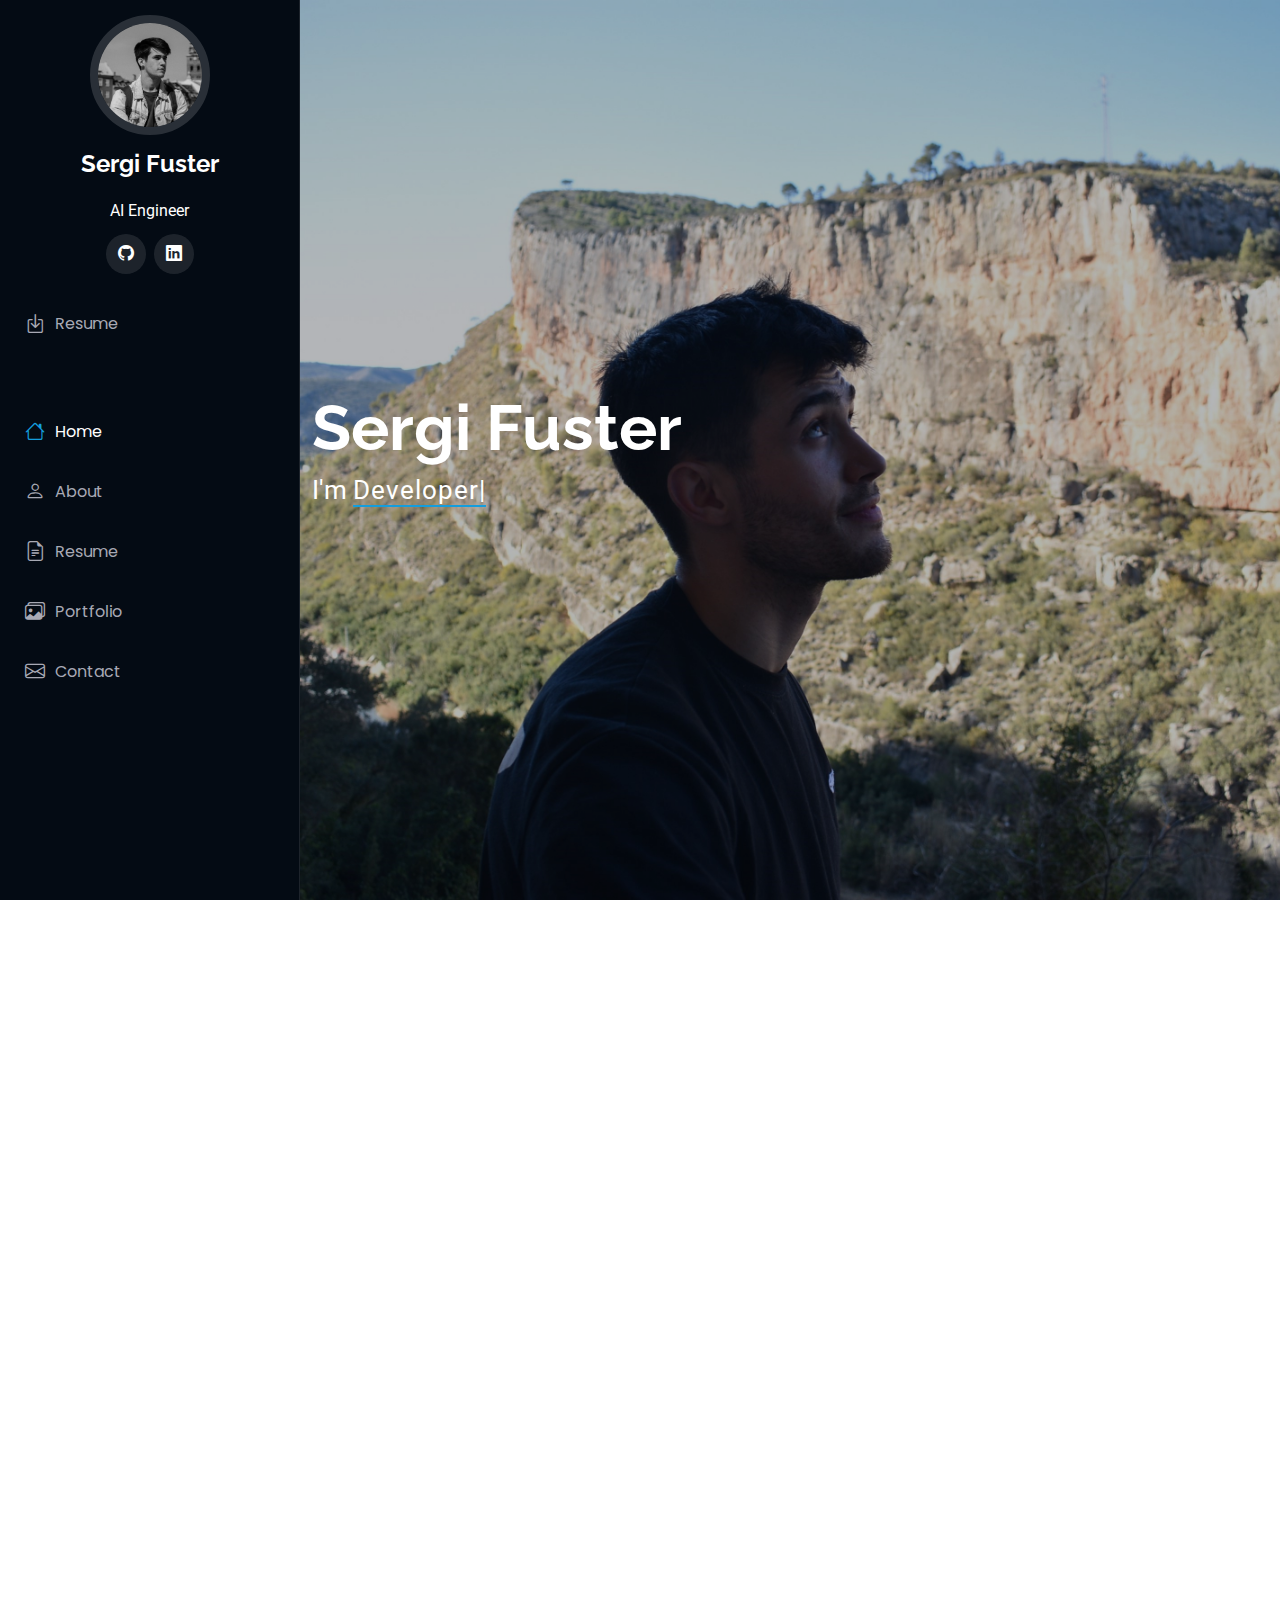
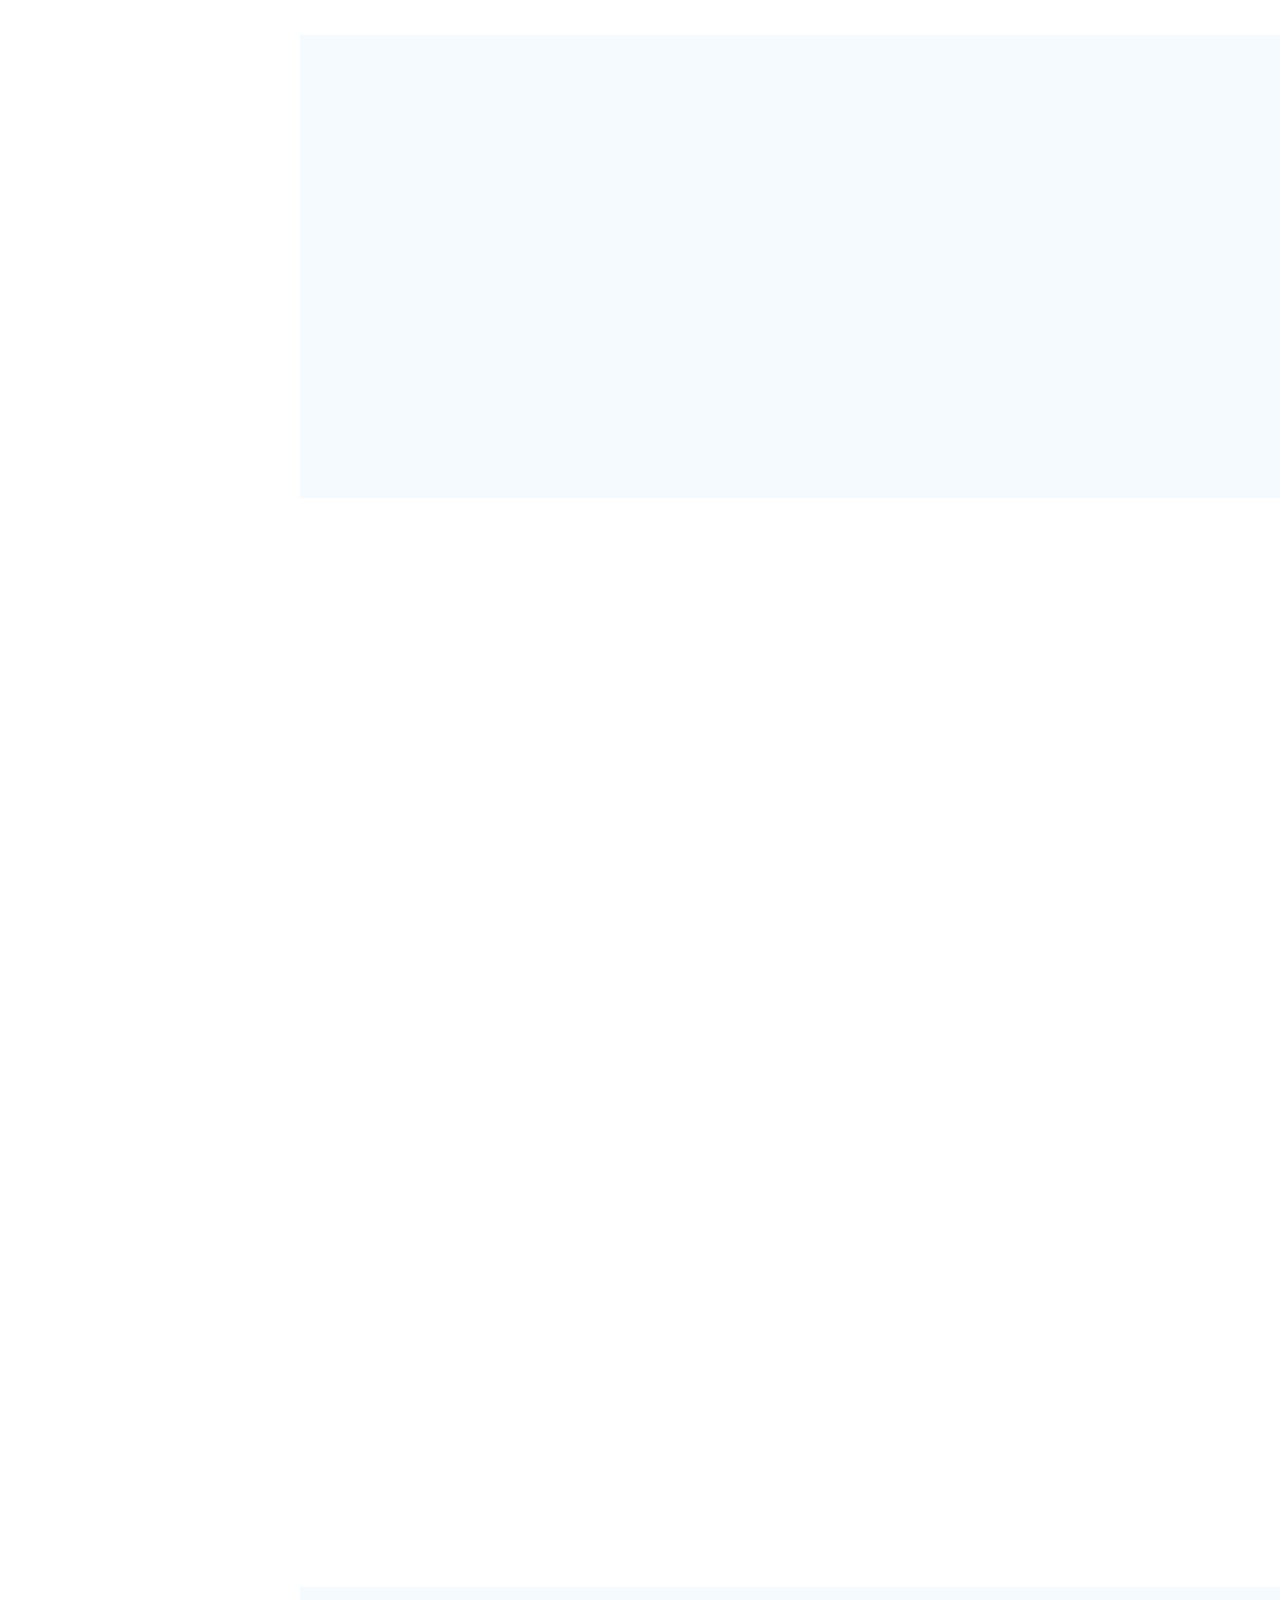
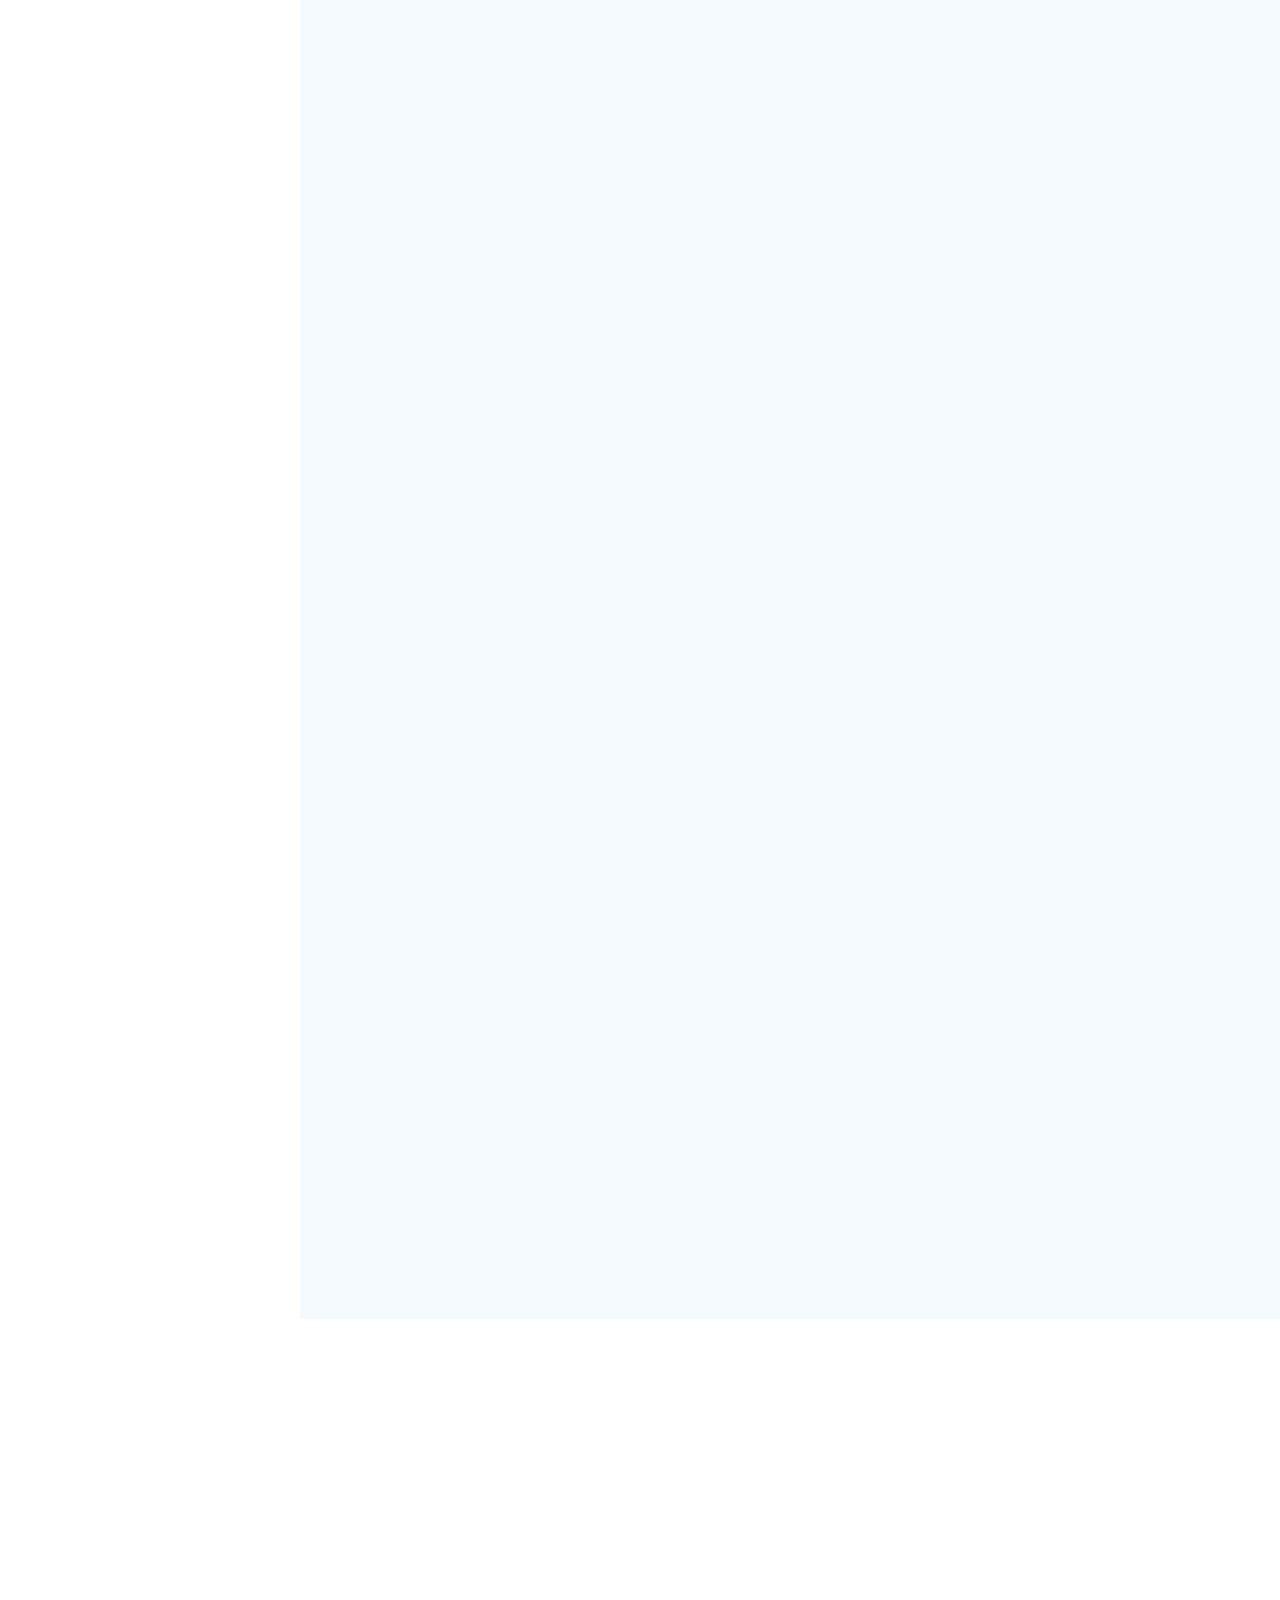
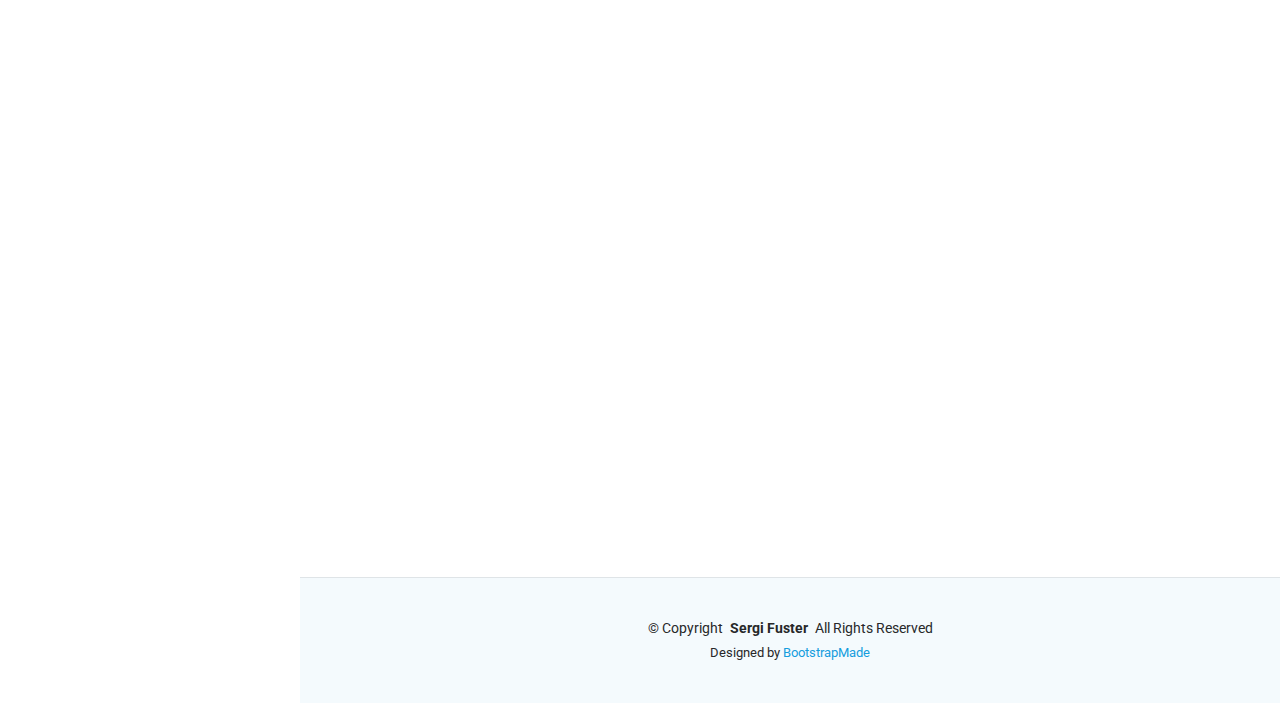
==== commit ed73359c: "update: Information updated" ====
--- a/index.html
+++ b/index.html
@@ -56,11 +56,12 @@
       <img src="assets/img/my-profile-img.jpg" alt="" class="img-fluid rounded-circle">
     </div>
 
-    <a href="index.html" class="logo d-flex align-items-center justify-content-center">
+    <a href="index.html" style="margin-bottom:0; padding-bottom: 0;" class="logo d-flex align-items-center justify-content-center">
       <!-- Uncomment the line below if you also wish to use an image logo -->
       <!-- <img src="assets/img/logo.png" alt=""> -->
       <h1 class="sitename">Sergi Fuster</h1>
-    </a>
+    </a><br>
+    <span style= "margin-top: 0; padding-top: 0;" class="logo d-flex align-items-center justify-content-center">AI Engineer</span>
 
     
     <div class="social-links text-center">
@@ -71,7 +72,7 @@
     
     <nav id="navmenu" class="navmenu">
       <ul>
-        <li><a class="mb-5" href="assets/pdfs/cv-pro-english-python.pdf" download><i class="bi bi-box-arrow-in-down navicon"></i>Resume</a></li>
+        <li><a class="mb-5" href="assets/pdfs/europass-english.pdf" download><i class="bi bi-box-arrow-in-down navicon"></i>Resume</a></li>
         <li><a href="#hero" class="active"><i class="bi bi-house navicon"></i>Home</a></li>
         <li><a href="#about"><i class="bi bi-person navicon"></i> About</a></li>
         <li><a href="#resume"><i class="bi bi-file-earmark-text navicon"></i> Resume</a></li>
@@ -103,7 +104,9 @@
       <div class="container section-title" data-aos="fade-up">
         <h2>About</h2>
         <p>
-          I am not just another advanced python programmer. I am a python programmer with a good foundation in programming thanks to my knowledge in other lower level programming languages like C++, C# and C that have given me that extra knowledge to understand how memory management works, pointers, references, static types and much more. In addition, my background as a game developer gives me very uncommon qualities in the industry such as gamification, user interaction, virtual and augmented reality as well as the handling of engines like Unity and Unreal Engine. Also my master studies have given me the necessary tools to get involved in machine learning projects, data science and much more.
+          I am a young and passionate software developer with experience in the field of artificial intelligence. 
+          Specialized in the development of deep convolutional neural networks and the application of large language models.
+          I am looking for a job that will allow me to continue growing and learning in the field of artificial intelligence.
         </p>
       </div><!-- End Section Title -->
 
@@ -114,9 +117,9 @@
             <img src="assets/img/my-profile-img.jpg" class="img-fluid" alt="">
           </div>
           <div class="col-lg-8 content">
-            <h2>Sofware Developer &amp; Much More.</h2>
+            <h2>AI Engineer</h2>
             <p class="fst-italic py-3">
-              I love develop all kind of software tools to solve problems, automate tasks and make life easier.
+              I love use my tech knowledge to solve real problems.
             </p>
             <div class="row">
               <div class="col-lg-6">
@@ -130,15 +133,14 @@
               <div class="col-lg-6">
                 <ul>
                   <li><i class="bi bi-chevron-right"></i> <strong>Age:</strong> <span>26</span></li>
-                  <li><i class="bi bi-chevron-right"></i> <strong>Degree:</strong> <span>Master</span></li>
+                  <li><i class="bi bi-chevron-right"></i> <strong>Degree:</strong> <span>Master in Intelligent Systems</span></li>
                   <li><i class="bi bi-chevron-right"></i> <strong>Email:</strong> <span>sergifusterdura@gmail.com</span></li>
-                  <li><i class="bi bi-chevron-right"></i> <strong>Work:</strong> <span>Available</span></li>
+                  <li><i class="bi bi-chevron-right"></i> <strong>Work:</strong> <span>Currently working but considering opportunities</span></li>
                 </ul>
               </div>
             </div>
-            <p class="py-3">
-              I am a young and passionate software developer with experience in the field of artificial intelligence. 
-              I am looking for a job that will allow me to continue growing and learning in the field of software development.
+            <p class="py-3"> 
+              I am looking for a job that will allow me to continue growing and learning in the field of artificial intelligence.
             </p>
           </div>
         </div>
@@ -146,51 +148,6 @@
       </div>
 
     </section><!-- /About Section -->
-
-    <!-- Stats Section -->
-    <section id="stats" class="stats section">
-
-      <div class="container" data-aos="fade-up" data-aos-delay="100">
-
-        <div class="row gy-4">
-
-          <div class="col-lg-3 col-md-6">
-            <div class="stats-item">
-              <i class="bi bi-emoji-smile"></i>
-              <span data-purecounter-start="0" data-purecounter-end="232" data-purecounter-duration="1" class="purecounter"></span>
-              <p><strong>Happy team mates</strong></p>
-            </div>
-          </div><!-- End Stats Item -->
-
-          <div class="col-lg-3 col-md-6">
-            <div class="stats-item">
-              <i class="bi bi-bug"></i>
-              <span data-purecounter-start="0" data-purecounter-end="521" data-purecounter-duration="1" class="purecounter"></span>
-              <p><strong>Bugs</strong> <span>made 😬</span></p>
-            </div>
-          </div><!-- End Stats Item -->
-
-          <div class="col-lg-3 col-md-6">
-            <div class="stats-item">
-              <i class="bi bi-tools"></i>
-              <span data-purecounter-start="0" data-purecounter-end="863" data-purecounter-duration="1" class="purecounter"></span>
-              <p><strong>Bugs</strong> <span>fixed (mine and from the others)</span></p>
-            </div>
-          </div><!-- End Stats Item -->
-
-          <div class="col-lg-3 col-md-6">
-            <div class="stats-item">
-              <i class="bi bi-moon"></i>
-              <span data-purecounter-start="0" data-purecounter-end="32" data-purecounter-duration="1" class="purecounter"></span>
-              <p><strong>Hours</strong> <span>without sleeping in a row working hard</span></p>
-            </div>
-          </div><!-- End Stats Item -->
-
-        </div>
-
-      </div>
-
-    </section><!-- /Stats Section -->
 
     <!-- Skills Section -->
     <section id="skills" class="skills section light-background">
@@ -198,7 +155,7 @@
       <!-- Section Title -->
       <div class="container section-title" data-aos="fade-up">
         <h2>Skills</h2>
-        <p>Necessitatibus eius consequatur ex aliquid fuga eum quidem sint consectetur velit</p>
+        <p>Allways trying get new skills and upgrade the current ones.</p>
       </div><!-- End Section Title -->
 
       <div class="container" data-aos="fade-up" data-aos-delay="100">
@@ -208,11 +165,29 @@
           <div class="col-lg-6">
 
             <div class="progress">
-              <span class="skill"><span>PYTHON</span> <i class="val">90%</i></span>
+              <span class="skill"><span>PYTHON</span> <i class="val">80%</i></span>
               <div class="progress-bar-wrap">
-                <div class="progress-bar" role="progressbar" aria-valuenow="90" aria-valuemin="0" aria-valuemax="100"></div>
+                <div class="progress-bar" role="progressbar" aria-valuenow="80" aria-valuemin="0" aria-valuemax="100"></div>
               </div>
             </div><!-- End Skills Item -->
+
+            <div class="progress">
+              <span class="skill"><span>PYTORCH</span> <i class="val">60%</i></span>
+              <div class="progress-bar-wrap">
+                <div class="progress-bar" role="progressbar" aria-valuenow="60" aria-valuemin="0" aria-valuemax="100"></div>
+              </div>
+            </div><!-- End Skills Item -->
+
+            <div class="progress">
+              <span class="skill"><span>TENSOR FLOW</span> <i class="val">40%</i></span>
+              <div class="progress-bar-wrap">
+                <div class="progress-bar" role="progressbar" aria-valuenow="40" aria-valuemin="0" aria-valuemax="100"></div>
+              </div>
+            </div><!-- End Skills Item -->
+
+          </div>
+
+          <div class="col-lg-6">
 
             <div class="progress">
               <span class="skill"><span>C++</span> <i class="val">50%</i></span>
@@ -222,36 +197,18 @@
             </div><!-- End Skills Item -->
 
             <div class="progress">
-              <span class="skill"><span>C#</span> <i class="val">50%</i></span>
+              <span class="skill"><span>C#</span> <i class="val">60%</i></span>
               <div class="progress-bar-wrap">
-                <div class="progress-bar" role="progressbar" aria-valuenow="50" aria-valuemin="0" aria-valuemax="100"></div>
+                <div class="progress-bar" role="progressbar" aria-valuenow="60" aria-valuemin="0" aria-valuemax="100"></div>
               </div>
             </div><!-- End Skills Item -->
 
-          </div>
-
-          <div class="col-lg-6">
+            
 
             <div class="progress">
-              <span class="skill"><span>PYTORCH</span> <i class="val">75%</i></span>
+              <span class="skill"><span>UNITY</span> <i class="val">70%</i></span>
               <div class="progress-bar-wrap">
-                <div class="progress-bar" role="progressbar" aria-valuenow="75" aria-valuemin="0" aria-valuemax="100"></div>
-              </div>
-            </div><!-- End Skills Item -->
-
-            <div class="progress">
-              <span class="skill"><span>TENSOR FLOW</span> <i class="val">50%</i></span>
-              <div class="progress-bar-wrap">
-                <div class="progress-bar" role="progressbar" aria-valuenow="50" aria-valuemin="0" aria-valuemax="100"></div>
-              </div>
-            </div><!-- End Skills Item -->
-
-            
-
-            <div class="progress">
-              <span class="skill"><span>UNITY</span> <i class="val">80%</i></span>
-              <div class="progress-bar-wrap">
-                <div class="progress-bar" role="progressbar" aria-valuenow="80" aria-valuemin="0" aria-valuemax="100"></div>
+                <div class="progress-bar" role="progressbar" aria-valuenow="70" aria-valuemin="0" aria-valuemax="100"></div>
               </div>
             </div><!-- End Skills Item -->
 
@@ -269,7 +226,7 @@
       <!-- Section Title -->
       <div class="container section-title" data-aos="fade-up">
         <h2>Resume</h2>
-        <p>Due to my young age and my performance as a researcher at the university, I have had few opportunities to work in the sector, however here you can see what my experience has been based on.</p>
+        <p>Though I have limited experience, I’m very excited to keep learning and growing with a great team.</p>
       </div><!-- End Section Title -->
 
       <div class="container">
@@ -277,11 +234,11 @@
         <div class="row">
 
           <div class="col-lg-6" data-aos="fade-up" data-aos-delay="100">
-            <h3 class="resume-title">Sumary</h3>
+            <h3 class="resume-title">Summary</h3>
 
             <div class="resume-item pb-0">
               <h4>Sergi Fuster</h4>
-              <p><em>Creative and multipurpose software developer focused on AI technologies as Large Language Models and Deep Convolutional Neural Networks with almost 1 year of experience on this field.</em></p>
+              <p><em>AI Engineer focused on Large Language Models and Computer Vision with almost 1 year of experience on this field.</em></p>
               <ul>
                 <li>Castellón de la Plana, Castellón, Spain</li>
                 <li>(34) 684-04-57-51</li>
@@ -347,7 +304,7 @@
       <!-- Section Title -->
       <div class="container section-title" data-aos="fade-up">
         <h2>Portfolio</h2>
-        <p>Due to my career in videogame design and development I have made many videogames and I have not had much time for other kind of projects, however I have been able to develop some of them and I present them below.</p>
+        <p>Currently working on a project that integrates multiple artificial intelligence models for tasks as: transcriptions, RAG, NLP embeddings, etc.</p>
       </div><!-- End Section Title -->
 
       <div class="container">
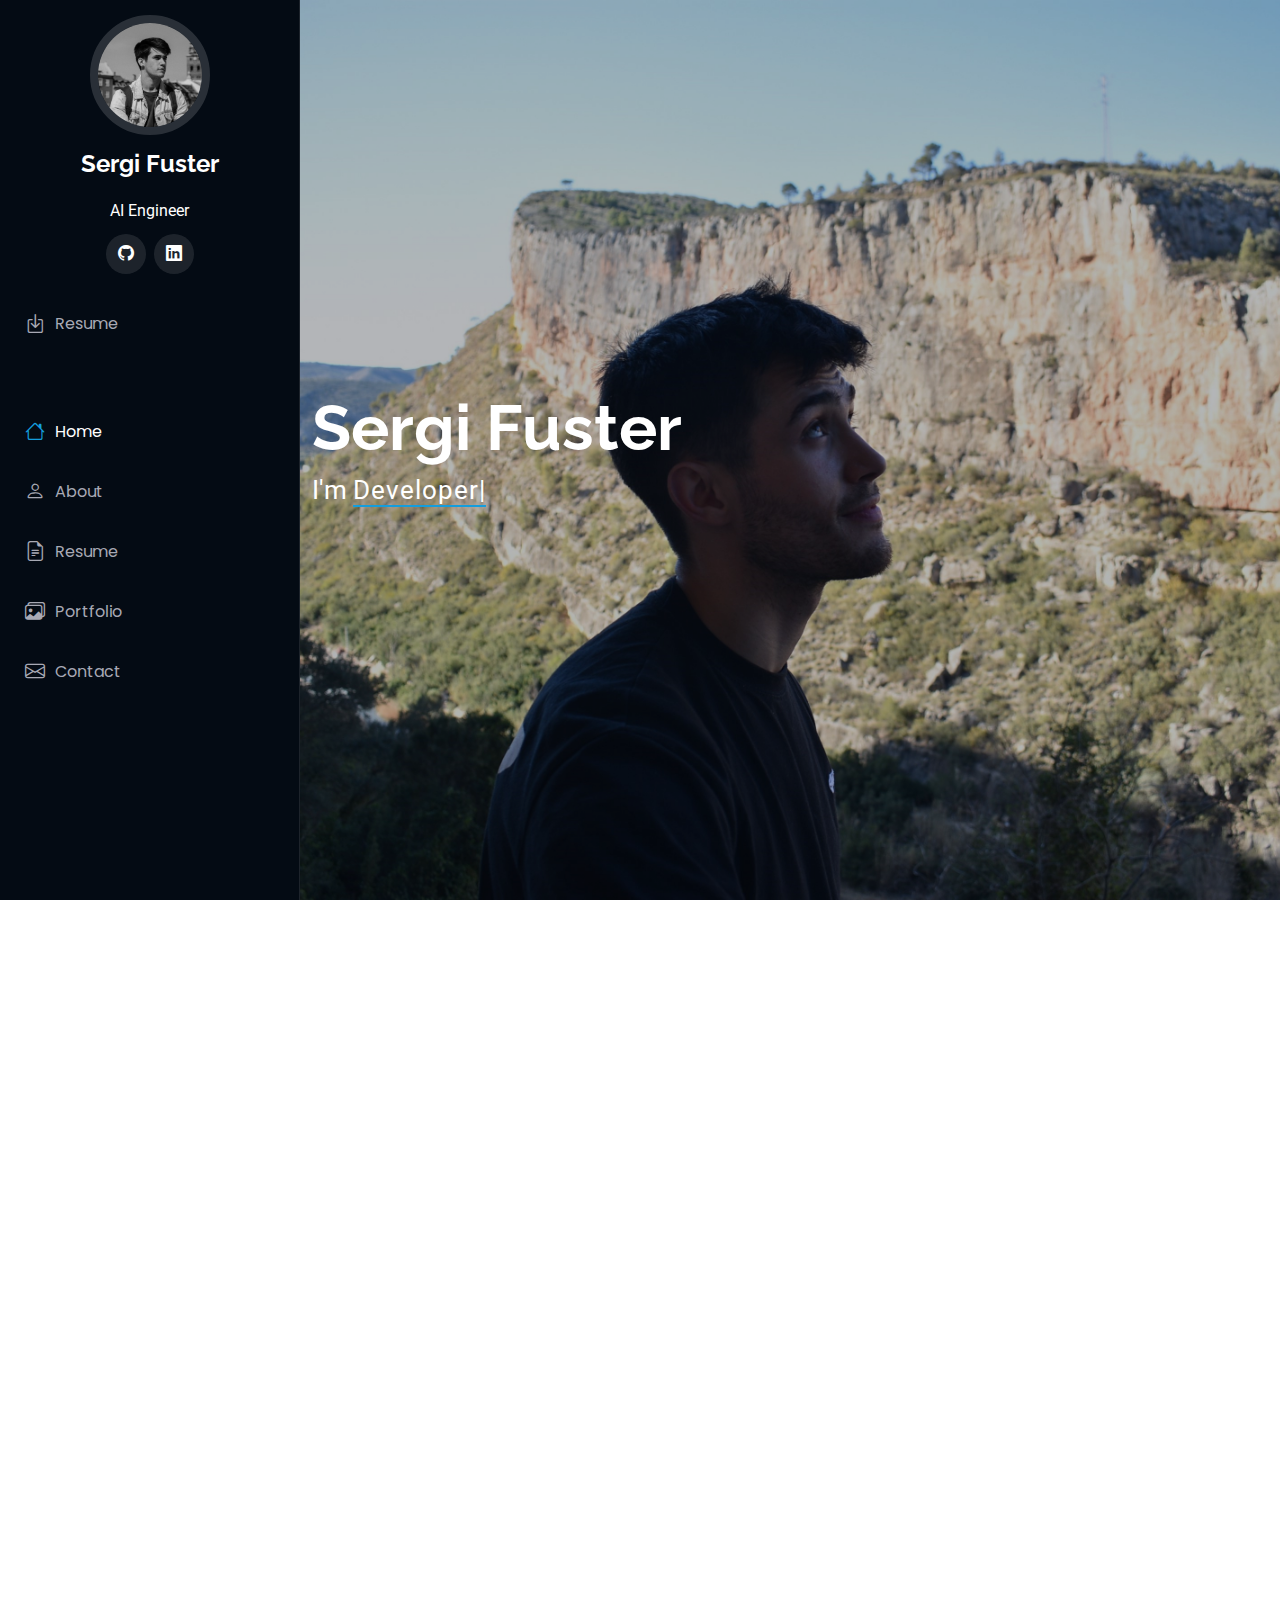
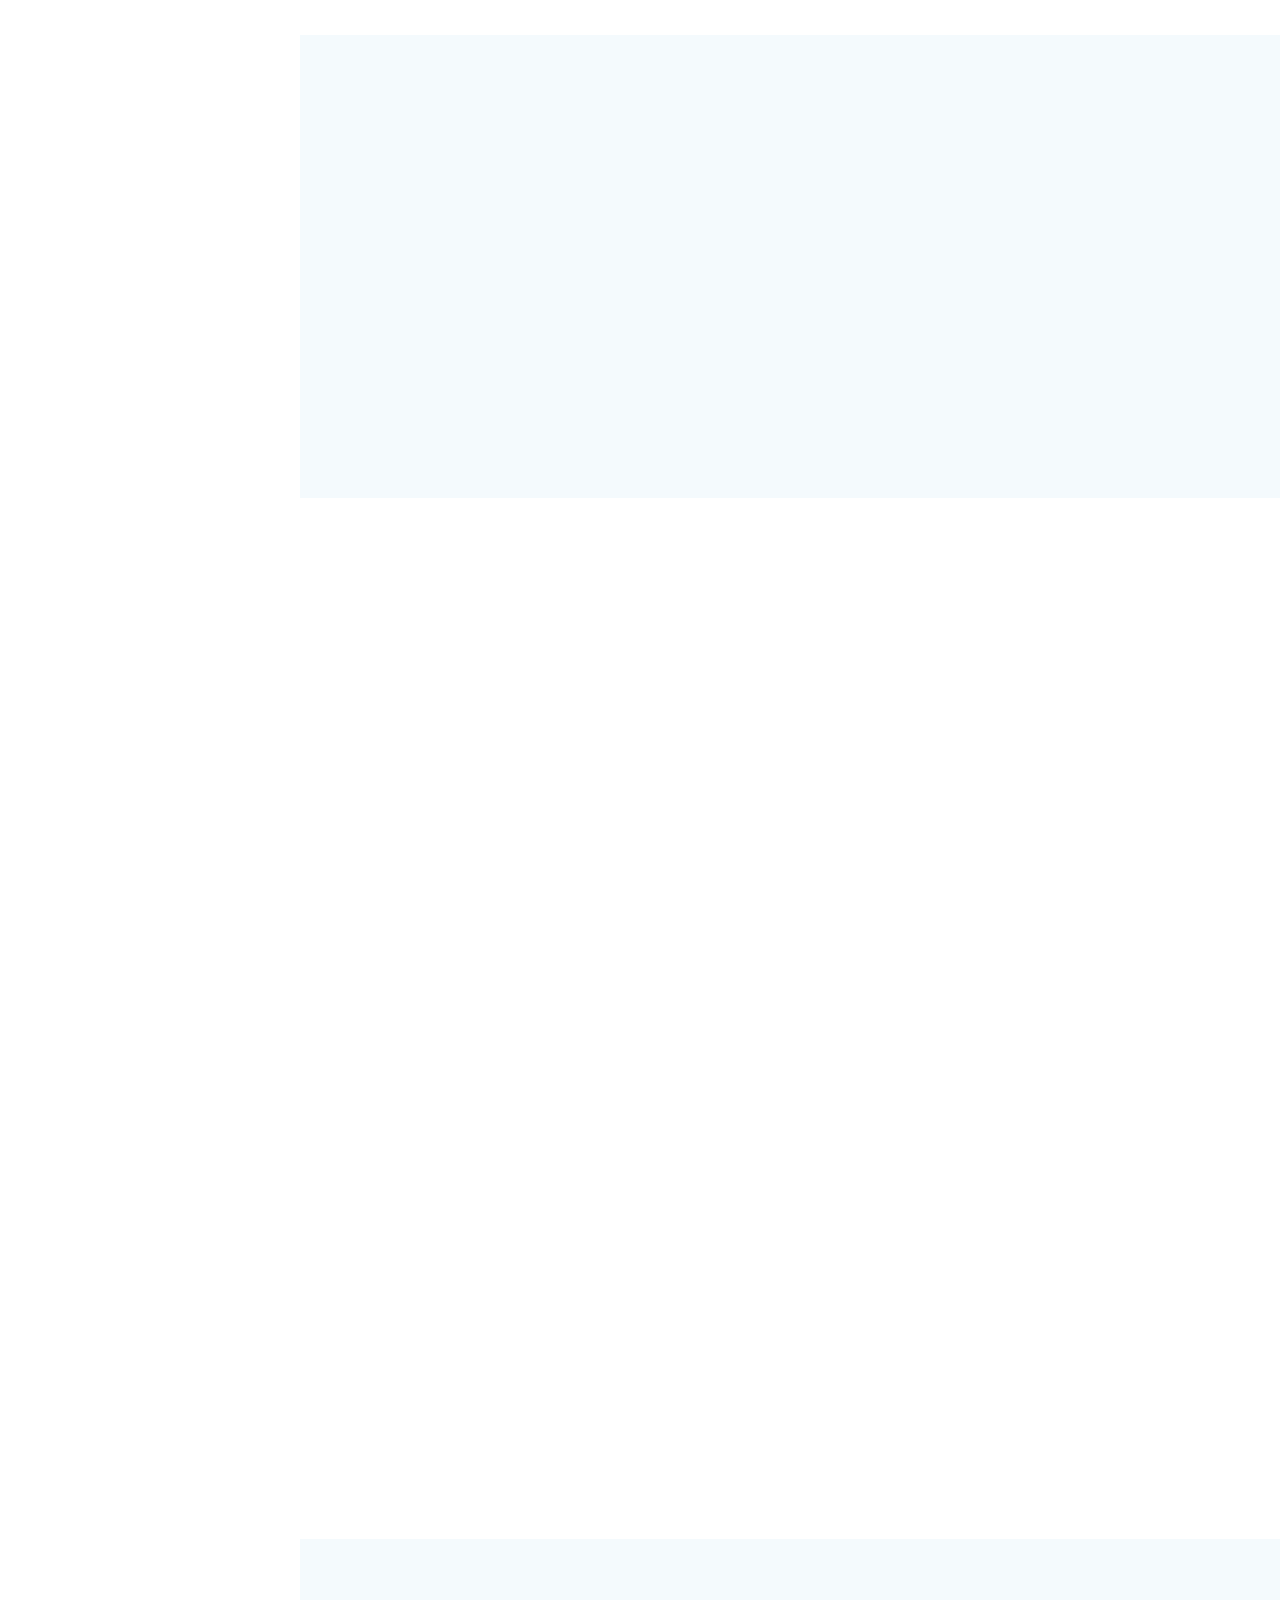
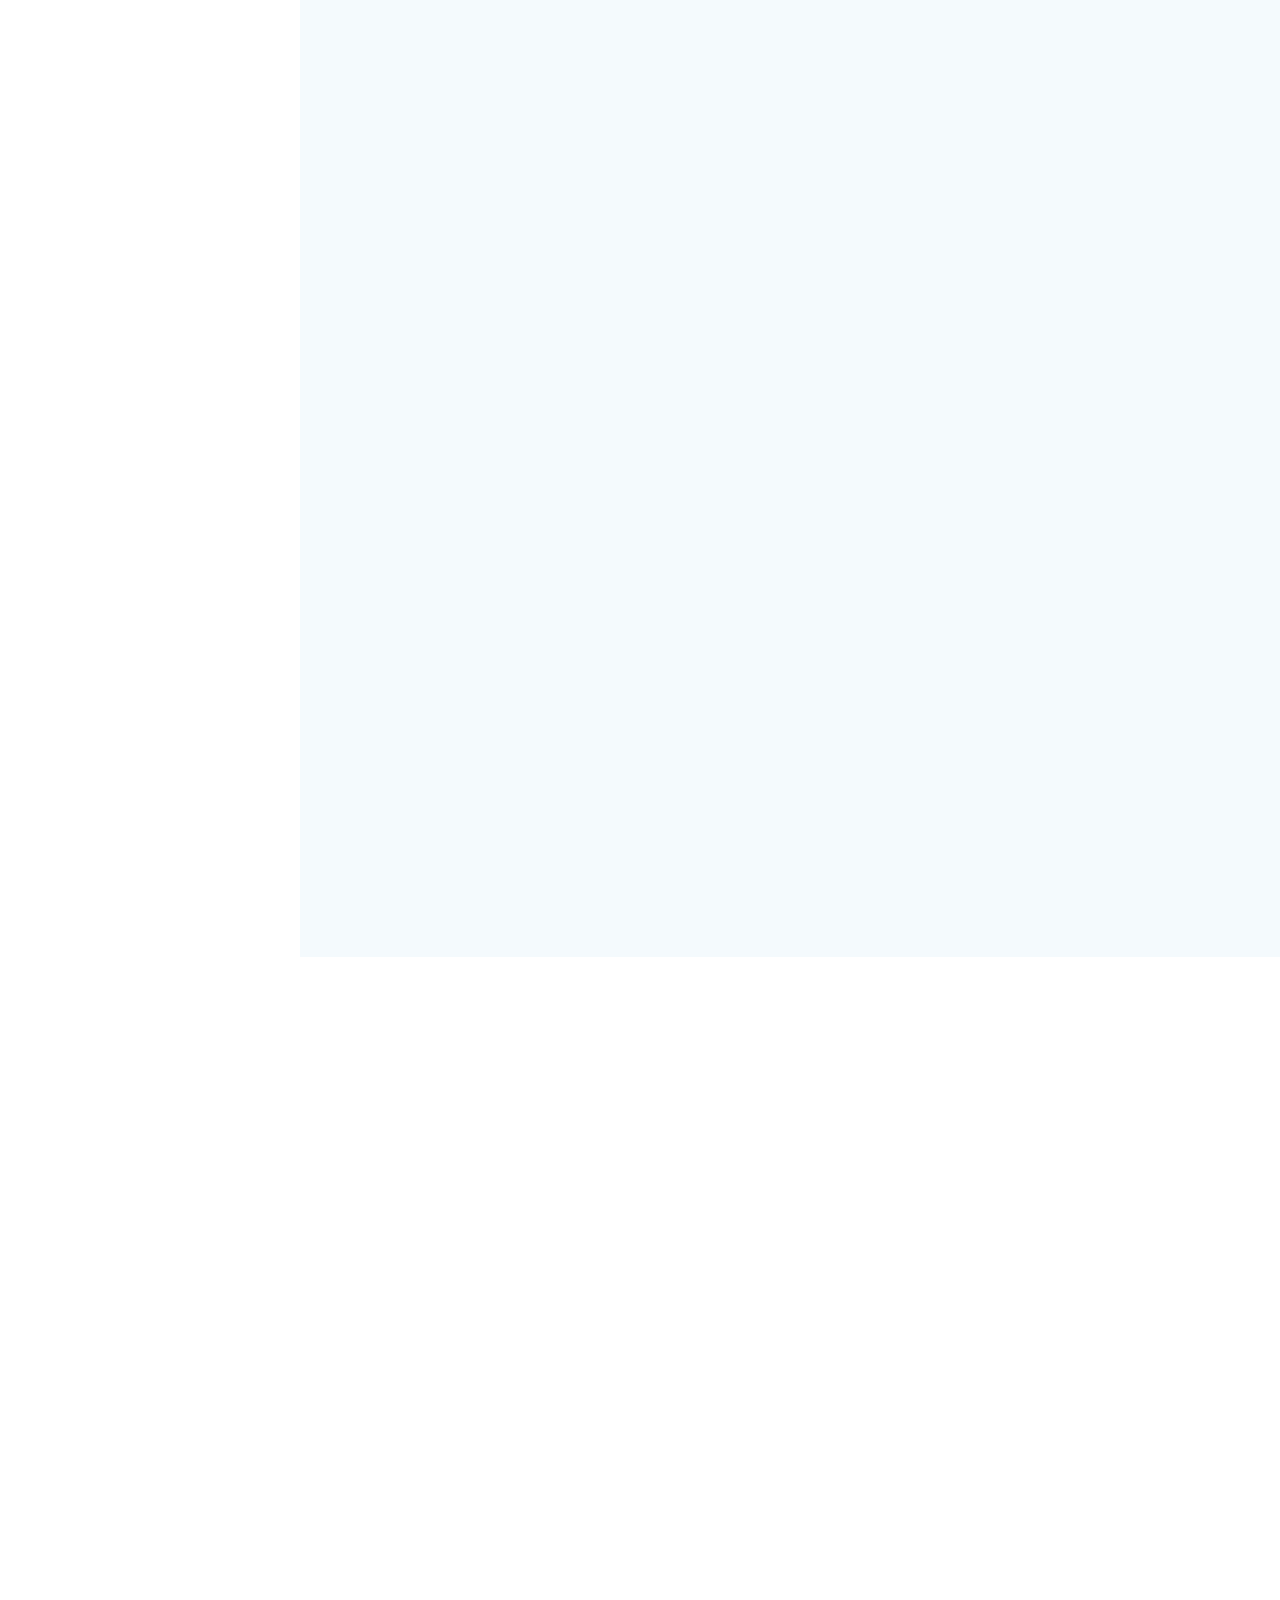
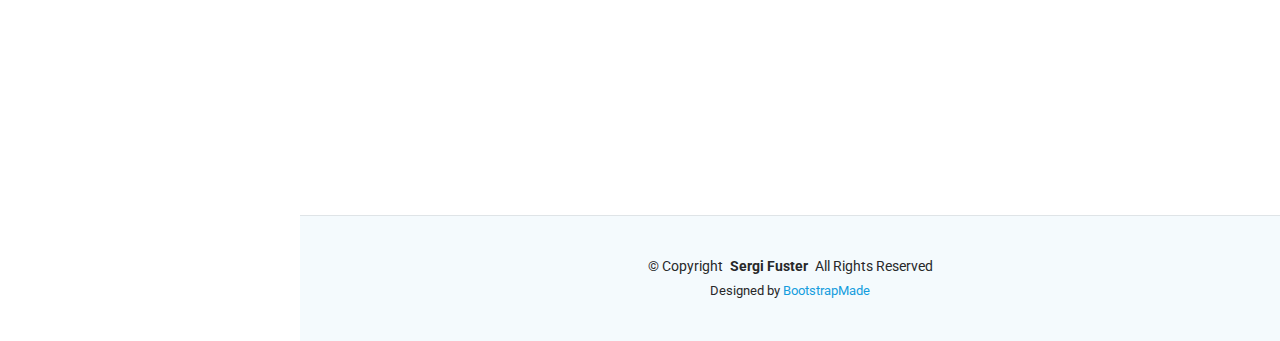
==== commit 6878837d: "update: Information fixed and other updated" ====
--- a/index.html
+++ b/index.html
@@ -104,8 +104,8 @@
       <div class="container section-title" data-aos="fade-up">
         <h2>About</h2>
         <p>
-          I am a young and passionate software developer with experience in the field of artificial intelligence. 
-          Specialized in the development of deep convolutional neural networks and the application of large language models.
+          I am a passionate AI Engineer with almost one year experience in this field. 
+          Specialized in the development of deep neural networks and the application of large language models.
           I am looking for a job that will allow me to continue growing and learning in the field of artificial intelligence.
         </p>
       </div><!-- End Section Title -->
@@ -165,21 +165,21 @@
           <div class="col-lg-6">
 
             <div class="progress">
-              <span class="skill"><span>PYTHON</span> <i class="val">80%</i></span>
+              <span class="skill"><span>Deep Learning</span> <i class="val">70%</i></span>
               <div class="progress-bar-wrap">
-                <div class="progress-bar" role="progressbar" aria-valuenow="80" aria-valuemin="0" aria-valuemax="100"></div>
+                <div class="progress-bar" role="progressbar" aria-valuenow="70" aria-valuemin="0" aria-valuemax="100"></div>
               </div>
             </div><!-- End Skills Item -->
 
             <div class="progress">
-              <span class="skill"><span>PYTORCH</span> <i class="val">60%</i></span>
+              <span class="skill"><span>Supervised Learning</span> <i class="val">60%</i></span>
               <div class="progress-bar-wrap">
                 <div class="progress-bar" role="progressbar" aria-valuenow="60" aria-valuemin="0" aria-valuemax="100"></div>
               </div>
             </div><!-- End Skills Item -->
 
             <div class="progress">
-              <span class="skill"><span>TENSOR FLOW</span> <i class="val">40%</i></span>
+              <span class="skill"><span>Reinforcement Learning</span> <i class="val">40%</i></span>
               <div class="progress-bar-wrap">
                 <div class="progress-bar" role="progressbar" aria-valuenow="40" aria-valuemin="0" aria-valuemax="100"></div>
               </div>
@@ -190,25 +190,23 @@
           <div class="col-lg-6">
 
             <div class="progress">
-              <span class="skill"><span>C++</span> <i class="val">50%</i></span>
+              <span class="skill"><span>Natural Language Processing</span> <i class="val">50%</i></span>
               <div class="progress-bar-wrap">
                 <div class="progress-bar" role="progressbar" aria-valuenow="50" aria-valuemin="0" aria-valuemax="100"></div>
               </div>
             </div><!-- End Skills Item -->
 
             <div class="progress">
-              <span class="skill"><span>C#</span> <i class="val">60%</i></span>
-              <div class="progress-bar-wrap">
-                <div class="progress-bar" role="progressbar" aria-valuenow="60" aria-valuemin="0" aria-valuemax="100"></div>
-              </div>
-            </div><!-- End Skills Item -->
-
-            
-
-            <div class="progress">
-              <span class="skill"><span>UNITY</span> <i class="val">70%</i></span>
+              <span class="skill"><span>Computer Vision</span> <i class="val">70%</i></span>
               <div class="progress-bar-wrap">
                 <div class="progress-bar" role="progressbar" aria-valuenow="70" aria-valuemin="0" aria-valuemax="100"></div>
+              </div>
+            </div><!-- End Skills Item -->
+          
+            <div class="progress">
+              <span class="skill"><span>Forecasting</span> <i class="val">40%</i></span>
+              <div class="progress-bar-wrap">
+                <div class="progress-bar" role="progressbar" aria-valuenow="40" aria-valuemin="0" aria-valuemax="100"></div>
               </div>
             </div><!-- End Skills Item -->
 
@@ -226,7 +224,7 @@
       <!-- Section Title -->
       <div class="container section-title" data-aos="fade-up">
         <h2>Resume</h2>
-        <p>Though I have limited experience, I’m very excited to keep learning and growing with a great team.</p>
+        <p>I’m very excited to keep learning and growing with a great team.</p>
       </div><!-- End Section Title -->
 
       <div class="container">
@@ -238,7 +236,7 @@
 
             <div class="resume-item pb-0">
               <h4>Sergi Fuster</h4>
-              <p><em>AI Engineer focused on Large Language Models and Computer Vision with almost 1 year of experience on this field.</em></p>
+              <p><em>AI Engineer focused on Large Language Models and Computer Vision with almost one year of experience on this field.</em></p>
               <ul>
                 <li>Castellón de la Plana, Castellón, Spain</li>
                 <li>(34) 684-04-57-51</li>
@@ -251,15 +249,14 @@
               <h4>Master's Degree in Intelligent Systems</h4>
               <h5>2023 - 2024</h5>
               <p><em>Jaume I University, Castellón, Spain</em></p>
-              <p>On this master I took a lot of knowledge on Machine Learning as well as Big Data, Cloud Computing, CUDA, Computer Vision, etc.</p>
+              <p>On this master I took a lot of knowledge on Machine Learning as well as Natural Language Processing, Cloud Computing, CUDA, Computer Vision, Supervised Learning and much more.</p>
             </div><!-- Edn Resume Item -->
 
             <div class="resume-item">
               <h4>Bachelor in Videogame Design &amp; Development</h4>
               <h5>2019 - 2023</h5>
               <p><em>Jaume I University, Castellón, Spain</em></p>
-              <p>On this degree I learned a lot about programming in Python and C ++. I also earned good basis on data structures and algorithmics. As you can imagine, 
-                I also learned about videogame design and development, that is, about mobile applications, AR/VR, and so on.
+              <p>In this program, I gained strong skills in Python and C++ programming, along with a solid foundation in data structures and algorithms.
               </p>
             </div><!-- Edn Resume Item -->
 
@@ -284,9 +281,9 @@
               <h5>2022 - 2023</h5>
               <p><em>Jaume I University, Castellón, Spain</em></p>
               <ul>
-                <li>Developed an entire logic game in Python</li>
-                <li>Developed my own cloud gaming server with sockets and Flask</li>
-                <li>Developed a mobile client with Unity</li>
+                <li>Developed an entire logic game in Python.</li>
+                <li>Developed my own cloud gaming server with sockets and Flask.</li>
+                <li>Developed a mobile client with Unity.</li>
               </ul>
             </div><!-- Edn Resume Item -->
 
@@ -313,52 +310,17 @@
 
           <ul class="portfolio-filters isotope-filters" data-aos="fade-up" data-aos-delay="100">
             <li data-filter="*" class="filter-active">All</li>
-            <li data-filter=".filter-ai">AI</li>
-            <li data-filter=".filter-kotlin">Kotlin</li>
-            <li data-filter=".filter-csharp">C#</li>
-            <li data-filter=".filter-python">Python</li>
+            <li data-filter=".filter-AI">AI</li>
+            <li data-filter=".filter-LLM">LLM</li>
+            <li data-filter=".filter-CV">CV</li>
+            <li data-filter=".filter-FC">Forecasting</li>
+            <li data-filter=".filter-other">Other</li>
           </ul><!-- End Portfolio Filters -->
           
           
           <div class="row gy-4 isotope-container" data-aos="fade-up" data-aos-delay="200">
 
-            <div class="col-lg-4 col-md-6 portfolio-item isotope-item filter-kotlin">
-              <div class="portfolio-content h-100">
-                <img src="assets/img/portfolio/kotlin-1.jpg" class="img-fluid" alt="">
-                <div class="portfolio-info">
-                  <h4>Food Recipes</h4>
-                  <p>Food recipes app developes for Android with Android Studio and Kotlin</p>
-                  <a href="assets/img/portfolio/kotlin-1.jpg" title="Zoom" data-gallery="portfolio-gallery-app" class="glightbox preview-link"><i class="bi bi-zoom-in"></i></a>
-                  <a href="https://github.com/SergiFuster/FoodRecipesApp" title="Repository" class="details-link"><i class="bi bi-link-45deg"></i></a>
-                </div>
-              </div>
-            </div><!-- End Portfolio Item -->
-
-            <div class="col-lg-4 col-md-6 portfolio-item isotope-item filter-kotlin">
-              <div class="portfolio-content h-100">
-                <img src="assets/img/portfolio/kotlin-2.jpg" class="img-fluid" alt="">
-                <div class="portfolio-info">
-                  <h4>Curve Fever for Android</h4>
-                  <p>I developed a version of Curve Fever for mobile devices.</p>
-                  <a href="assets/img/portfolio/kotlin-2.jpg" title="Zoom" data-gallery="portfolio-gallery-product" class="glightbox preview-link"><i class="bi bi-zoom-in"></i></a>
-                  <a href="https://github.com/SergiFuster/FreeApp_CurveFever" title="Repository" class="details-link"><i class="bi bi-link-45deg"></i></a>
-                </div>
-              </div>
-            </div><!-- End Portfolio Item -->
-
-            <div class="col-lg-4 col-md-6 portfolio-item isotope-item filter-python">
-              <div class="portfolio-content h-100">
-                <img src="assets/img/portfolio/django-1.png" class="img-fluid" alt="">
-                <div class="portfolio-info">
-                  <h4>WebSite</h4>
-                  <p>I developed my previous portfolio with django, due to the cost of hosting a dynamic page I did this one instead.</p>
-                  <a href="assets/img/portfolio/django-1.png" title="Zoom" data-gallery="portfolio-gallery-branding" class="glightbox preview-link"><i class="bi bi-zoom-in"></i></a>
-                  <a href="https://github.com/SergiFuster/ownwebpage" title="Repository" class="details-link"><i class="bi bi-link-45deg"></i></a>
-                </div>
-              </div>
-            </div><!-- End Portfolio Item -->
-
-            <div class="col-lg-4 col-md-6 portfolio-item isotope-item filter-ai filter-python">
+            <div class="col-lg-4 col-md-6 portfolio-item isotope-item filter-AI filter-LLM">
               <div class="portfolio-content h-100">
                 <img src="assets/img/portfolio/ai-5.png" class="img-fluid" alt="">
                 <div class="portfolio-info">
@@ -370,7 +332,7 @@
               </div>
             </div><!-- End Portfolio Item -->
 
-            <div class="col-lg-4 col-md-6 portfolio-item isotope-item filter-csharp">
+            <div class="col-lg-4 col-md-6 portfolio-item isotope-item filter-other">
               <div class="portfolio-content h-100">
                 <img src="assets/img/portfolio/videogame-4.png" class="img-fluid" alt="">
                 <div class="portfolio-info">
@@ -382,7 +344,7 @@
               </div>
             </div><!-- End Portfolio Item -->
 
-            <div class="col-lg-4 col-md-6 portfolio-item isotope-item filter-ai filter-python">
+            <div class="col-lg-4 col-md-6 portfolio-item isotope-item filter-CV filter-AI">
               <div class="portfolio-content h-100">
                 <img src="assets/img/portfolio/ai-2.png" class="img-fluid" alt="">
                 <div class="portfolio-info">
@@ -395,7 +357,7 @@
               </div>
             </div><!-- End Portfolio Item -->
 
-            <div class="col-lg-4 col-md-6 portfolio-item isotope-item filter-csharp filter-ai">
+            <div class="col-lg-4 col-md-6 portfolio-item isotope-item filter-other filter-AI">
               <div class="portfolio-content h-100">
                 <img src="assets/img/portfolio/videogame-1.png" class="img-fluid" alt="">
                 <div class="portfolio-info">
@@ -407,7 +369,7 @@
               </div>
             </div><!-- End Portfolio Item -->
 
-            <div class="col-lg-4 col-md-6 portfolio-item isotope-item filter-csharp filter-ai">
+            <div class="col-lg-4 col-md-6 portfolio-item isotope-item filter-AI">
               <div class="portfolio-content h-100">
                 <img src="assets/img/portfolio/videogame-2.png" class="img-fluid" alt="">
                 <div class="portfolio-info">
@@ -419,19 +381,7 @@
               </div>
             </div><!-- End Portfolio Item -->
 
-            <div class="col-lg-4 col-md-6 portfolio-item isotope-item filter-csharp">
-              <div class="portfolio-content h-100">
-                <img src="assets/img/portfolio/videogame-3.png" class="img-fluid" alt="">
-                <div class="portfolio-info">
-                  <h4>Nashville</h4>
-                  <p>Visual novel videogame winner of a award on UJI</p>
-                  <a href="assets/img/portfolio/videogame-3.png" title="Zoom" data-gallery="portfolio-gallery-branding" class="glightbox preview-link"><i class="bi bi-zoom-in"></i></a>
-                  <a href="https://baiteostudio.wixsite.com/grupo3" title="Web" class="details-link"><i class="bi bi-link-45deg"></i></a>
-                </div>
-              </div>
-            </div><!-- End Portfolio Item -->
-
-            <div class="col-lg-4 col-md-6 portfolio-item isotope-item filter-ai filter-python">
+            <div class="col-lg-4 col-md-6 portfolio-item isotope-item filter-AI filter-FC">
               <div class="portfolio-content h-100">
                 <img src="assets/img/portfolio/ai-1.jpeg" class="img-fluid" alt="">
                 <div class="portfolio-info">
@@ -443,7 +393,7 @@
               </div>
             </div><!-- End Portfolio Item -->
 
-            <div class="col-lg-4 col-md-6 portfolio-item isotope-item filter-ai filter-python">
+            <div class="col-lg-4 col-md-6 portfolio-item isotope-item filter-AI">
               <div class="portfolio-content h-100">
                 <img src="assets/img/portfolio/ai-3.png" class="img-fluid" alt="">
                 <div class="portfolio-info">
@@ -455,7 +405,7 @@
               </div>
             </div><!-- End Portfolio Item -->
 
-            <div class="col-lg-4 col-md-6 portfolio-item isotope-item filter-csharp filter-ai">
+            <div class="col-lg-4 col-md-6 portfolio-item isotope-item filter-AI">
               <div class="portfolio-content h-100">
                 <img src="assets/img/portfolio/ai-4.png" class="img-fluid" alt="">
                 <div class="portfolio-info">
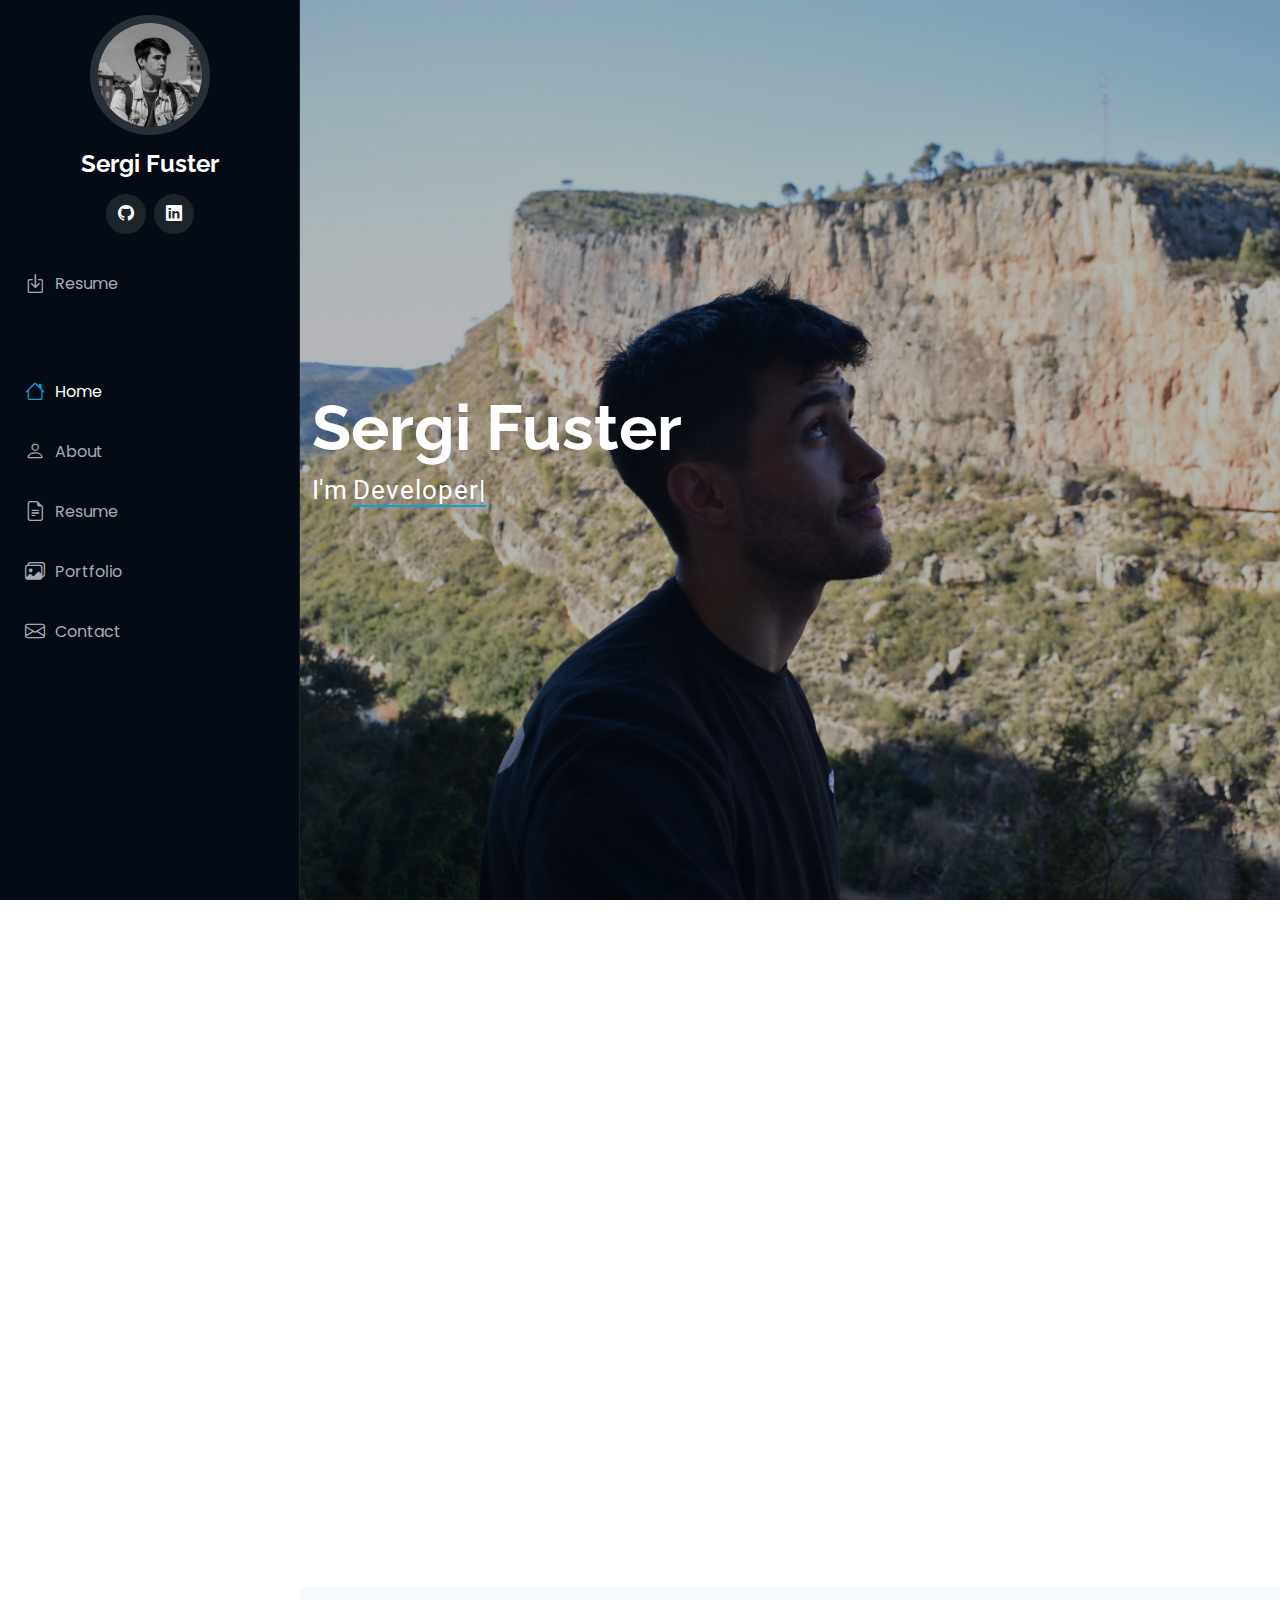
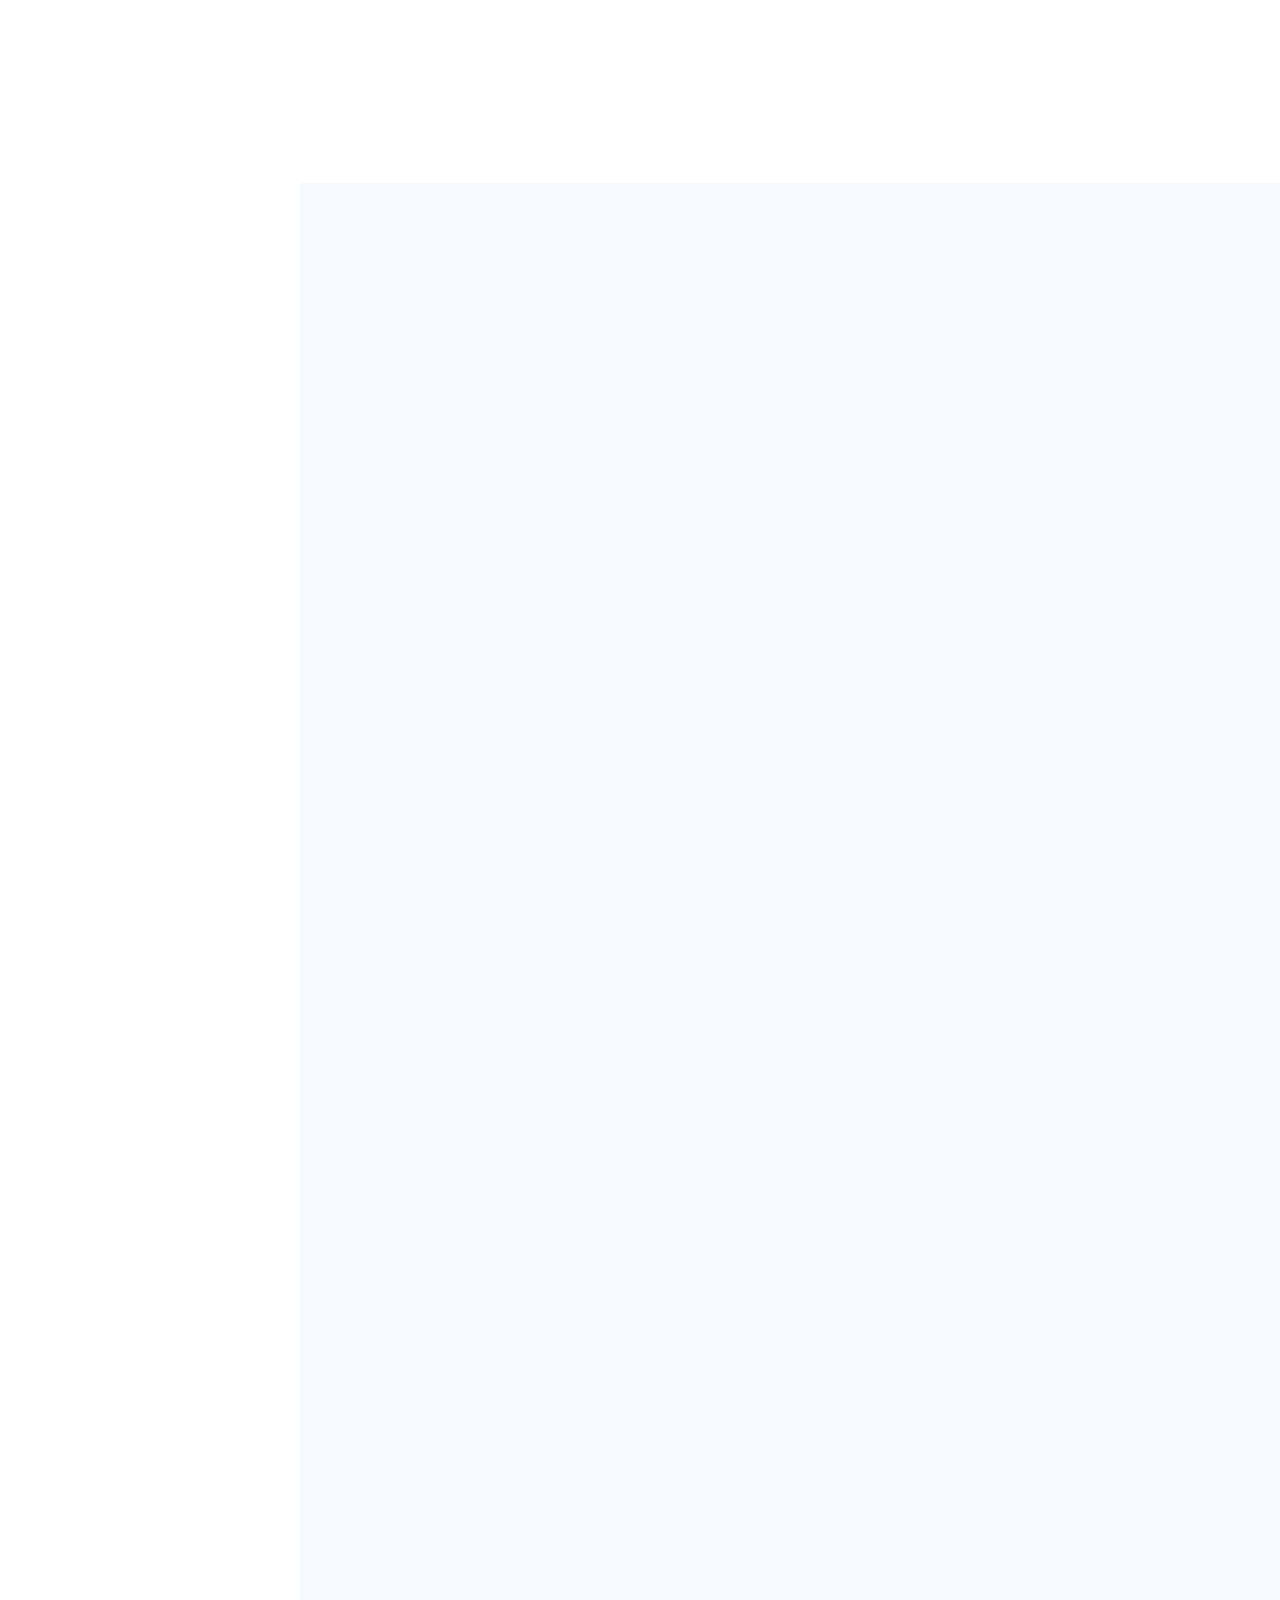
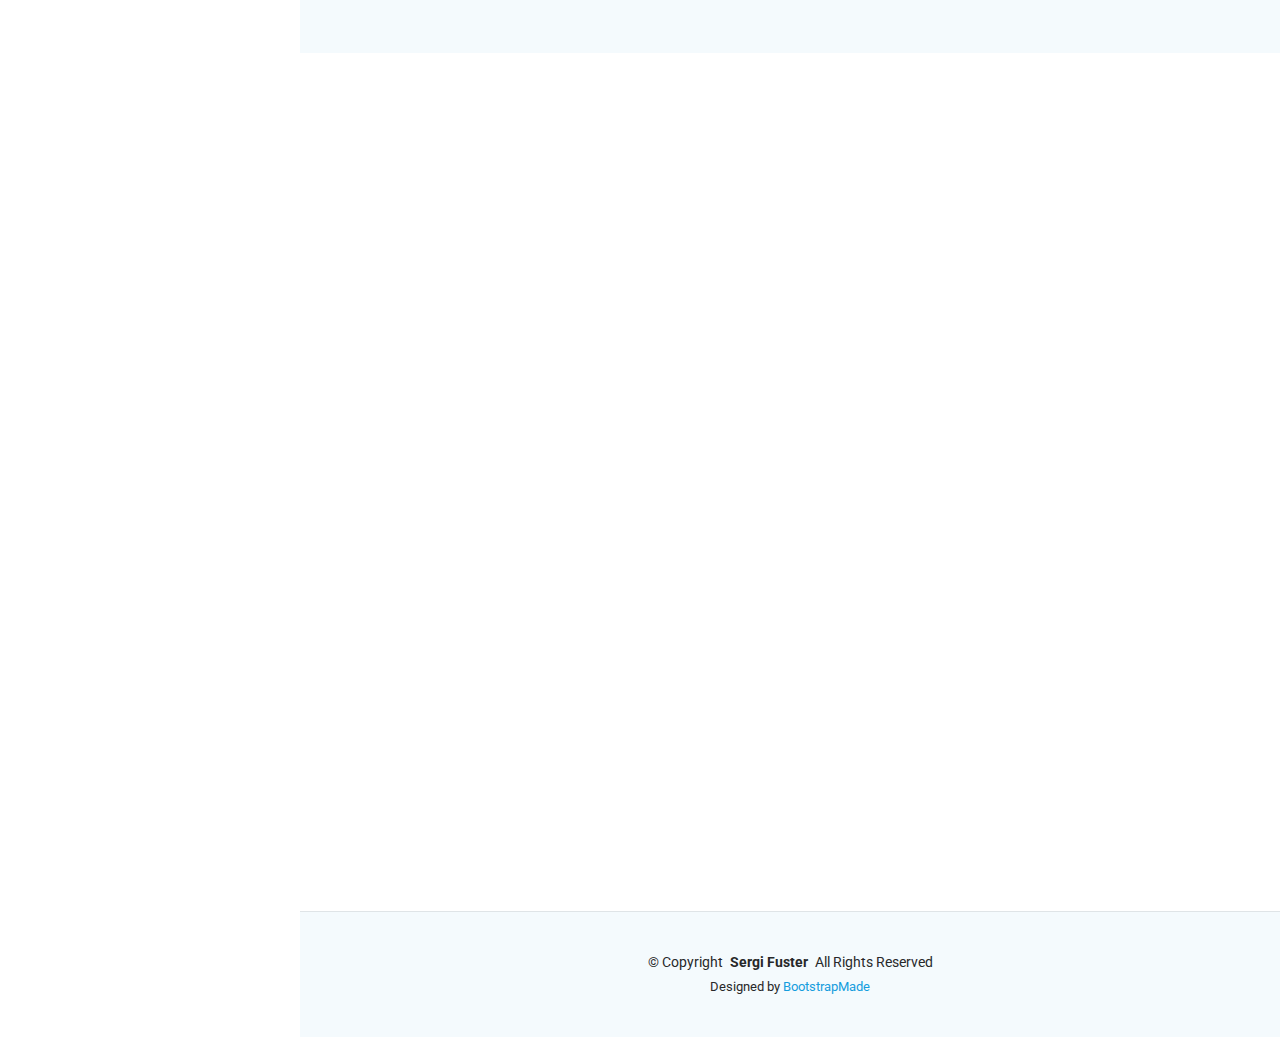
==== commit 0c489a0b: "update" ====
--- a/index.html
+++ b/index.html
@@ -56,12 +56,11 @@
       <img src="assets/img/my-profile-img.jpg" alt="" class="img-fluid rounded-circle">
     </div>
 
-    <a href="index.html" style="margin-bottom:0; padding-bottom: 0;" class="logo d-flex align-items-center justify-content-center">
+    <a href="index.html" class="logo d-flex align-items-center justify-content-center">
       <!-- Uncomment the line below if you also wish to use an image logo -->
       <!-- <img src="assets/img/logo.png" alt=""> -->
       <h1 class="sitename">Sergi Fuster</h1>
-    </a><br>
-    <span style= "margin-top: 0; padding-top: 0;" class="logo d-flex align-items-center justify-content-center">AI Engineer</span>
+    </a>
 
     
     <div class="social-links text-center">
@@ -104,9 +103,7 @@
       <div class="container section-title" data-aos="fade-up">
         <h2>About</h2>
         <p>
-          I am a passionate AI Engineer with almost one year experience in this field. 
-          Specialized in the development of deep neural networks and the application of large language models.
-          I am looking for a job that will allow me to continue growing and learning in the field of artificial intelligence.
+          Artificial intelligence engineer and python developer with experience in applying Large Language Models and agents.
         </p>
       </div><!-- End Section Title -->
 
@@ -117,9 +114,9 @@
             <img src="assets/img/my-profile-img.jpg" class="img-fluid" alt="">
           </div>
           <div class="col-lg-8 content">
-            <h2>AI Engineer</h2>
+            <h2>Sofware Developer &amp; Much More.</h2>
             <p class="fst-italic py-3">
-              I love use my tech knowledge to solve real problems.
+              I love develop all kind of software tools to solve problems, automate tasks and make life easier.
             </p>
             <div class="row">
               <div class="col-lg-6">
@@ -133,14 +130,14 @@
               <div class="col-lg-6">
                 <ul>
                   <li><i class="bi bi-chevron-right"></i> <strong>Age:</strong> <span>26</span></li>
-                  <li><i class="bi bi-chevron-right"></i> <strong>Degree:</strong> <span>Master in Intelligent Systems</span></li>
+                  <li><i class="bi bi-chevron-right"></i> <strong>Degree:</strong> <span>Master</span></li>
                   <li><i class="bi bi-chevron-right"></i> <strong>Email:</strong> <span>sergifusterdura@gmail.com</span></li>
-                  <li><i class="bi bi-chevron-right"></i> <strong>Work:</strong> <span>Currently working but considering opportunities</span></li>
+                  <li><i class="bi bi-chevron-right"></i> <strong>Work:</strong> <span>Available</span></li>
                 </ul>
               </div>
             </div>
-            <p class="py-3"> 
-              I am looking for a job that will allow me to continue growing and learning in the field of artificial intelligence.
+            <p class="py-3">
+              I am a young and passionate software developer with experience in the field of artificial intelligence.
             </p>
           </div>
         </div>
@@ -155,7 +152,7 @@
       <!-- Section Title -->
       <div class="container section-title" data-aos="fade-up">
         <h2>Skills</h2>
-        <p>Allways trying get new skills and upgrade the current ones.</p>
+        <p>My experience extends to many languages and tools. Here are some of the most empowered.</p>
       </div><!-- End Section Title -->
 
       <div class="container" data-aos="fade-up" data-aos-delay="100">
@@ -165,48 +162,50 @@
           <div class="col-lg-6">
 
             <div class="progress">
-              <span class="skill"><span>Deep Learning</span> <i class="val">70%</i></span>
+              <span class="skill"><span>PYTHON</span> <i class="val">90%</i></span>
+              <div class="progress-bar-wrap">
+                <div class="progress-bar" role="progressbar" aria-valuenow="90" aria-valuemin="0" aria-valuemax="100"></div>
+              </div>
+            </div><!-- End Skills Item -->
+
+            <div class="progress">
+              <span class="skill"><span>LANGCHAIN</span> <i class="val">70%</i></span>
               <div class="progress-bar-wrap">
                 <div class="progress-bar" role="progressbar" aria-valuenow="70" aria-valuemin="0" aria-valuemax="100"></div>
               </div>
             </div><!-- End Skills Item -->
 
             <div class="progress">
-              <span class="skill"><span>Supervised Learning</span> <i class="val">60%</i></span>
+              <span class="skill"><span>LANGGRAPH</span> <i class="val">80%</i></span>
               <div class="progress-bar-wrap">
-                <div class="progress-bar" role="progressbar" aria-valuenow="60" aria-valuemin="0" aria-valuemax="100"></div>
+                <div class="progress-bar" role="progressbar" aria-valuenow="80" aria-valuemin="0" aria-valuemax="100"></div>
               </div>
             </div><!-- End Skills Item -->
 
+          </div>
+
+          <div class="col-lg-6">
+
             <div class="progress">
-              <span class="skill"><span>Reinforcement Learning</span> <i class="val">40%</i></span>
+              <span class="skill"><span>PYTORCH</span> <i class="val">50%</i></span>
               <div class="progress-bar-wrap">
-                <div class="progress-bar" role="progressbar" aria-valuenow="40" aria-valuemin="0" aria-valuemax="100"></div>
+                <div class="progress-bar" role="progressbar" aria-valuenow="75" aria-valuemin="0" aria-valuemax="100"></div>
               </div>
             </div><!-- End Skills Item -->
 
-          </div>
-
-          <div class="col-lg-6">
-
             <div class="progress">
-              <span class="skill"><span>Natural Language Processing</span> <i class="val">50%</i></span>
+              <span class="skill"><span>TENSOR FLOW</span> <i class="val">40%</i></span>
               <div class="progress-bar-wrap">
                 <div class="progress-bar" role="progressbar" aria-valuenow="50" aria-valuemin="0" aria-valuemax="100"></div>
               </div>
             </div><!-- End Skills Item -->
 
+            
+
             <div class="progress">
-              <span class="skill"><span>Computer Vision</span> <i class="val">70%</i></span>
+              <span class="skill"><span>C#</span> <i class="val">60%</i></span>
               <div class="progress-bar-wrap">
-                <div class="progress-bar" role="progressbar" aria-valuenow="70" aria-valuemin="0" aria-valuemax="100"></div>
-              </div>
-            </div><!-- End Skills Item -->
-          
-            <div class="progress">
-              <span class="skill"><span>Forecasting</span> <i class="val">40%</i></span>
-              <div class="progress-bar-wrap">
-                <div class="progress-bar" role="progressbar" aria-valuenow="40" aria-valuemin="0" aria-valuemax="100"></div>
+                <div class="progress-bar" role="progressbar" aria-valuenow="80" aria-valuemin="0" aria-valuemax="100"></div>
               </div>
             </div><!-- End Skills Item -->
 
@@ -224,7 +223,13 @@
       <!-- Section Title -->
       <div class="container section-title" data-aos="fade-up">
         <h2>Resume</h2>
-        <p>I’m very excited to keep learning and growing with a great team.</p>
+        <p>
+          As a detail-oriented and results-driven software developer, I offer a unique combination of technical expertise, creativity, and a passion for AI technologies. With a strong foundation in computer science and a keen eye for detail, I excel in developing innovative solutions that meet the needs of both users and businesses.
+
+          I am a quick learner, always looking for new challenges and opportunities to improve my skills. My expertise in AI technologies allows me to approach problems from a unique perspective, and my strong communication skills enable me to work effectively with both technical and non-technical stakeholders.
+
+          I am excited about the opportunity to join a dynamic team and contribute my skills and experience to help drive success.
+        </p>
       </div><!-- End Section Title -->
 
       <div class="container">
@@ -232,11 +237,11 @@
         <div class="row">
 
           <div class="col-lg-6" data-aos="fade-up" data-aos-delay="100">
-            <h3 class="resume-title">Summary</h3>
+            <h3 class="resume-title">Sumary</h3>
 
             <div class="resume-item pb-0">
               <h4>Sergi Fuster</h4>
-              <p><em>AI Engineer focused on Large Language Models and Computer Vision with almost one year of experience on this field.</em></p>
+              <p><em>Creative and multipurpose software developer focused on AI technologies as Large Language Models and Deep Convolutional Neural Networks with almost 1 year of experience on this field.</em></p>
               <ul>
                 <li>Castellón de la Plana, Castellón, Spain</li>
                 <li>(34) 684-04-57-51</li>
@@ -249,14 +254,15 @@
               <h4>Master's Degree in Intelligent Systems</h4>
               <h5>2023 - 2024</h5>
               <p><em>Jaume I University, Castellón, Spain</em></p>
-              <p>On this master I took a lot of knowledge on Machine Learning as well as Natural Language Processing, Cloud Computing, CUDA, Computer Vision, Supervised Learning and much more.</p>
+              <p>On this master I took a lot of knowledge on Machine Learning as well as Big Data, Cloud Computing, CUDA, Computer Vision, etc.</p>
             </div><!-- Edn Resume Item -->
 
             <div class="resume-item">
               <h4>Bachelor in Videogame Design &amp; Development</h4>
               <h5>2019 - 2023</h5>
               <p><em>Jaume I University, Castellón, Spain</em></p>
-              <p>In this program, I gained strong skills in Python and C++ programming, along with a solid foundation in data structures and algorithms.
+              <p>On this degree I learned a lot about programming in Python and C ++. I also earned good basis on data structures and algorithmics. As you can imagine, 
+                I also learned about videogame design and development, that is, about mobile applications, AR/VR, and so on.
               </p>
             </div><!-- Edn Resume Item -->
 
@@ -264,6 +270,20 @@
 
           <div class="col-lg-6" data-aos="fade-up" data-aos-delay="200">
             <h3 class="resume-title">Professional Experience</h3>
+
+            <div class="resume-item">
+              <h4>Data Scientist</h4>
+              <h5>2025 - Present</h5>
+              <p><em>Cuatroochenta, Castellón, Spain</em></p>
+              <ul>
+                <li>Design and implementation of AI agent for automatizations.</li>
+                <li>Deployment and maintenance of cloud-based AI solutions.</li>
+                <li>Database management.</li>
+                <li>Research for solutions to current not resolved problems.</li>
+                <li>Study state-of-the-art finding opportunities and solutions.</li>
+              </ul>
+            </div><!-- Edn Resume Item -->
+
             <div class="resume-item">
               <h4>AI Researcher</h4>
               <h5>2023 - Present</h5>
@@ -281,9 +301,9 @@
               <h5>2022 - 2023</h5>
               <p><em>Jaume I University, Castellón, Spain</em></p>
               <ul>
-                <li>Developed an entire logic game in Python.</li>
-                <li>Developed my own cloud gaming server with sockets and Flask.</li>
-                <li>Developed a mobile client with Unity.</li>
+                <li>Developed an entire logic game in Python</li>
+                <li>Developed my own cloud gaming server with sockets and Flask</li>
+                <li>Developed a mobile client with Unity</li>
               </ul>
             </div><!-- Edn Resume Item -->
 
@@ -301,7 +321,7 @@
       <!-- Section Title -->
       <div class="container section-title" data-aos="fade-up">
         <h2>Portfolio</h2>
-        <p>Currently working on a project that integrates multiple artificial intelligence models for tasks as: transcriptions, RAG, NLP embeddings, etc.</p>
+        <p>In my free time I enjoy exploring innovative solutions and developing open source tools to help the community.</p>
       </div><!-- End Section Title -->
 
       <div class="container">
@@ -310,17 +330,78 @@
 
           <ul class="portfolio-filters isotope-filters" data-aos="fade-up" data-aos-delay="100">
             <li data-filter="*" class="filter-active">All</li>
-            <li data-filter=".filter-AI">AI</li>
-            <li data-filter=".filter-LLM">LLM</li>
-            <li data-filter=".filter-CV">CV</li>
-            <li data-filter=".filter-FC">Forecasting</li>
-            <li data-filter=".filter-other">Other</li>
+            <li data-filter=".filter-ai">AI</li>
+            <li data-filter=".filter-kotlin">Kotlin</li>
+            <li data-filter=".filter-csharp">C#</li>
+            <li data-filter=".filter-python">Python</li>
           </ul><!-- End Portfolio Filters -->
           
           
           <div class="row gy-4 isotope-container" data-aos="fade-up" data-aos-delay="200">
-
-            <div class="col-lg-4 col-md-6 portfolio-item isotope-item filter-AI filter-LLM">
+            
+            <div class="col-lg-4 col-md-6 portfolio-item isotope-item filter-ai">
+              <div class="portfolio-content h-100">
+                <img src="assets/img/portfolio/ai-6-logo.svg" class="img-fluid" alt="">
+                <div class="portfolio-info">
+                  <h4>Notionia</h4>
+                  <p>Notionia is a agent based note taking app for Notion, developed with langgraph and node.js</p>
+                  <a href="assets/img/portfolio/ai-6.png" title="Zoom" data-gallery="portfolio-gallery-app" class="glightbox preview-link"><i class="bi bi-zoom-in"></i></a>
+                  <a href="https://github.com/SergiFuster/notionia" title="Repository" class="details-link"><i class="bi bi-link-45deg"></i></a>
+                </div>
+              </div>
+            </div><!-- End Portfolio Item -->
+
+            <div class="col-lg-4 col-md-6 portfolio-item isotope-item filter-python">
+              <div class="portfolio-content h-100">
+                <img src="assets/img/portfolio/python-1-logo.png" class="img-fluid" alt="">
+                <div class="portfolio-info">
+                  <h4>Parsdantic</h4>
+                  <p>Python library for parse json schemas into pydantic objects in execution time.</p>
+                  <a href="assets/img/portfolio/python-1.png" title="Zoom" data-gallery="portfolio-gallery-app" class="glightbox preview-link"><i class="bi bi-zoom-in"></i></a>
+                  <a href="https://github.com/SergiFuster/parsdantic" title="Repository" class="details-link"><i class="bi bi-link-45deg"></i></a>
+                </div>
+              </div>
+            </div><!-- End Portfolio Item -->
+
+            <div class="col-lg-4 col-md-6 portfolio-item isotope-item filter-kotlin">
+              <div class="portfolio-content h-100">
+                <img src="assets/img/portfolio/kotlin-1.jpg" class="img-fluid" alt="">
+                <div class="portfolio-info">
+                  <h4>Food Recipes</h4>
+                  <p>Food recipes app developes for Android with Android Studio and Kotlin</p>
+                  <a href="assets/img/portfolio/kotlin-1.jpg" title="Zoom" data-gallery="portfolio-gallery-app" class="glightbox preview-link"><i class="bi bi-zoom-in"></i></a>
+                  <a href="https://github.com/SergiFuster/FoodRecipesApp" title="Repository" class="details-link"><i class="bi bi-link-45deg"></i></a>
+                </div>
+              </div>
+            </div><!-- End Portfolio Item -->
+
+            
+
+            <div class="col-lg-4 col-md-6 portfolio-item isotope-item filter-kotlin">
+              <div class="portfolio-content h-100">
+                <img src="assets/img/portfolio/kotlin-2.jpg" class="img-fluid" alt="">
+                <div class="portfolio-info">
+                  <h4>Curve Fever for Android</h4>
+                  <p>I developed a version of Curve Fever for mobile devices.</p>
+                  <a href="assets/img/portfolio/kotlin-2.jpg" title="Zoom" data-gallery="portfolio-gallery-product" class="glightbox preview-link"><i class="bi bi-zoom-in"></i></a>
+                  <a href="https://github.com/SergiFuster/FreeApp_CurveFever" title="Repository" class="details-link"><i class="bi bi-link-45deg"></i></a>
+                </div>
+              </div>
+            </div><!-- End Portfolio Item -->
+
+            <div class="col-lg-4 col-md-6 portfolio-item isotope-item filter-python">
+              <div class="portfolio-content h-100">
+                <img src="assets/img/portfolio/django-1.png" class="img-fluid" alt="">
+                <div class="portfolio-info">
+                  <h4>WebSite</h4>
+                  <p>I developed my previous portfolio with django, due to the cost of hosting a dynamic page I did this one instead.</p>
+                  <a href="assets/img/portfolio/django-1.png" title="Zoom" data-gallery="portfolio-gallery-branding" class="glightbox preview-link"><i class="bi bi-zoom-in"></i></a>
+                  <a href="https://github.com/SergiFuster/ownwebpage" title="Repository" class="details-link"><i class="bi bi-link-45deg"></i></a>
+                </div>
+              </div>
+            </div><!-- End Portfolio Item -->
+
+            <div class="col-lg-4 col-md-6 portfolio-item isotope-item filter-ai filter-python">
               <div class="portfolio-content h-100">
                 <img src="assets/img/portfolio/ai-5.png" class="img-fluid" alt="">
                 <div class="portfolio-info">
@@ -332,7 +413,7 @@
               </div>
             </div><!-- End Portfolio Item -->
 
-            <div class="col-lg-4 col-md-6 portfolio-item isotope-item filter-other">
+            <div class="col-lg-4 col-md-6 portfolio-item isotope-item filter-csharp">
               <div class="portfolio-content h-100">
                 <img src="assets/img/portfolio/videogame-4.png" class="img-fluid" alt="">
                 <div class="portfolio-info">
@@ -344,7 +425,7 @@
               </div>
             </div><!-- End Portfolio Item -->
 
-            <div class="col-lg-4 col-md-6 portfolio-item isotope-item filter-CV filter-AI">
+            <div class="col-lg-4 col-md-6 portfolio-item isotope-item filter-ai filter-python">
               <div class="portfolio-content h-100">
                 <img src="assets/img/portfolio/ai-2.png" class="img-fluid" alt="">
                 <div class="portfolio-info">
@@ -357,7 +438,7 @@
               </div>
             </div><!-- End Portfolio Item -->
 
-            <div class="col-lg-4 col-md-6 portfolio-item isotope-item filter-other filter-AI">
+            <div class="col-lg-4 col-md-6 portfolio-item isotope-item filter-csharp filter-ai">
               <div class="portfolio-content h-100">
                 <img src="assets/img/portfolio/videogame-1.png" class="img-fluid" alt="">
                 <div class="portfolio-info">
@@ -369,7 +450,7 @@
               </div>
             </div><!-- End Portfolio Item -->
 
-            <div class="col-lg-4 col-md-6 portfolio-item isotope-item filter-AI">
+            <div class="col-lg-4 col-md-6 portfolio-item isotope-item filter-csharp filter-ai">
               <div class="portfolio-content h-100">
                 <img src="assets/img/portfolio/videogame-2.png" class="img-fluid" alt="">
                 <div class="portfolio-info">
@@ -381,7 +462,19 @@
               </div>
             </div><!-- End Portfolio Item -->
 
-            <div class="col-lg-4 col-md-6 portfolio-item isotope-item filter-AI filter-FC">
+            <div class="col-lg-4 col-md-6 portfolio-item isotope-item filter-csharp">
+              <div class="portfolio-content h-100">
+                <img src="assets/img/portfolio/videogame-3.png" class="img-fluid" alt="">
+                <div class="portfolio-info">
+                  <h4>Nashville</h4>
+                  <p>Visual novel videogame winner of a award on UJI</p>
+                  <a href="assets/img/portfolio/videogame-3.png" title="Zoom" data-gallery="portfolio-gallery-branding" class="glightbox preview-link"><i class="bi bi-zoom-in"></i></a>
+                  <a href="https://baiteostudio.wixsite.com/grupo3" title="Web" class="details-link"><i class="bi bi-link-45deg"></i></a>
+                </div>
+              </div>
+            </div><!-- End Portfolio Item -->
+
+            <div class="col-lg-4 col-md-6 portfolio-item isotope-item filter-ai filter-python">
               <div class="portfolio-content h-100">
                 <img src="assets/img/portfolio/ai-1.jpeg" class="img-fluid" alt="">
                 <div class="portfolio-info">
@@ -393,7 +486,7 @@
               </div>
             </div><!-- End Portfolio Item -->
 
-            <div class="col-lg-4 col-md-6 portfolio-item isotope-item filter-AI">
+            <div class="col-lg-4 col-md-6 portfolio-item isotope-item filter-ai filter-python">
               <div class="portfolio-content h-100">
                 <img src="assets/img/portfolio/ai-3.png" class="img-fluid" alt="">
                 <div class="portfolio-info">
@@ -405,7 +498,7 @@
               </div>
             </div><!-- End Portfolio Item -->
 
-            <div class="col-lg-4 col-md-6 portfolio-item isotope-item filter-AI">
+            <div class="col-lg-4 col-md-6 portfolio-item isotope-item filter-csharp filter-ai">
               <div class="portfolio-content h-100">
                 <img src="assets/img/portfolio/ai-4.png" class="img-fluid" alt="">
                 <div class="portfolio-info">
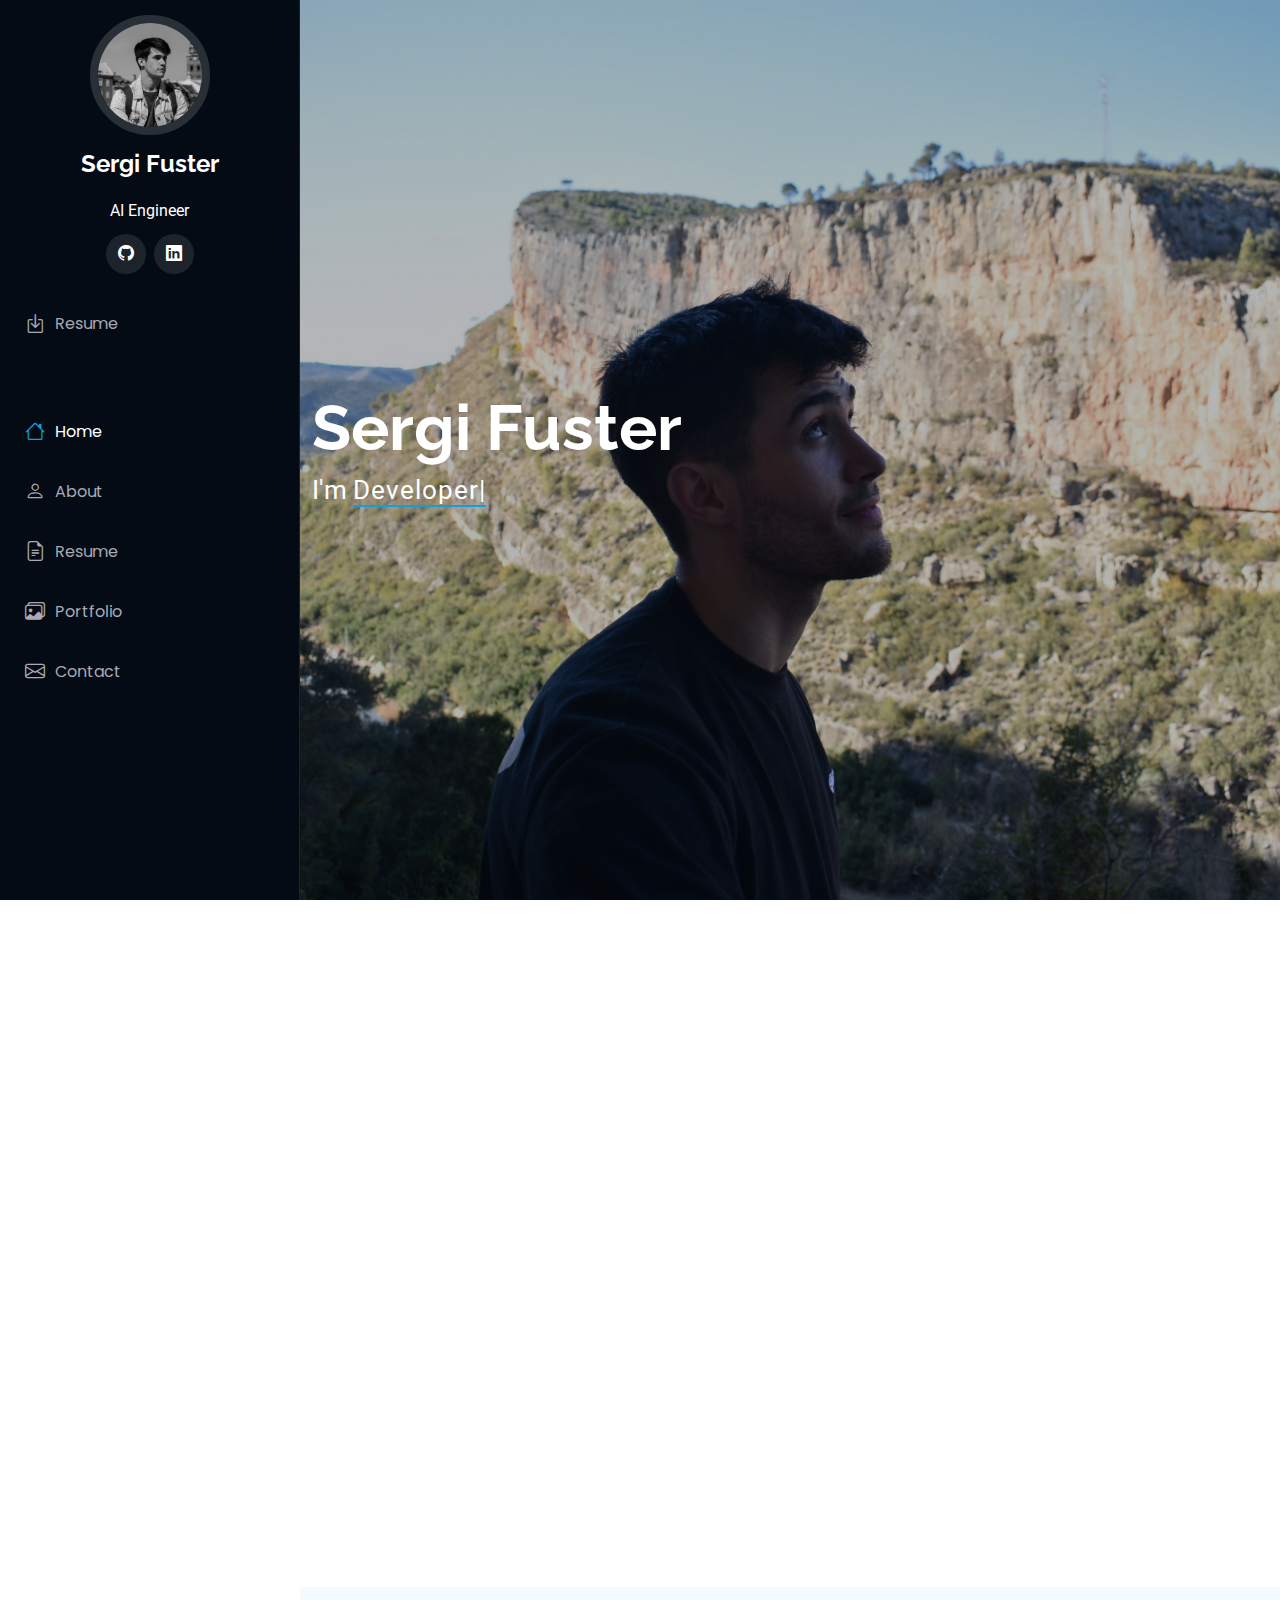
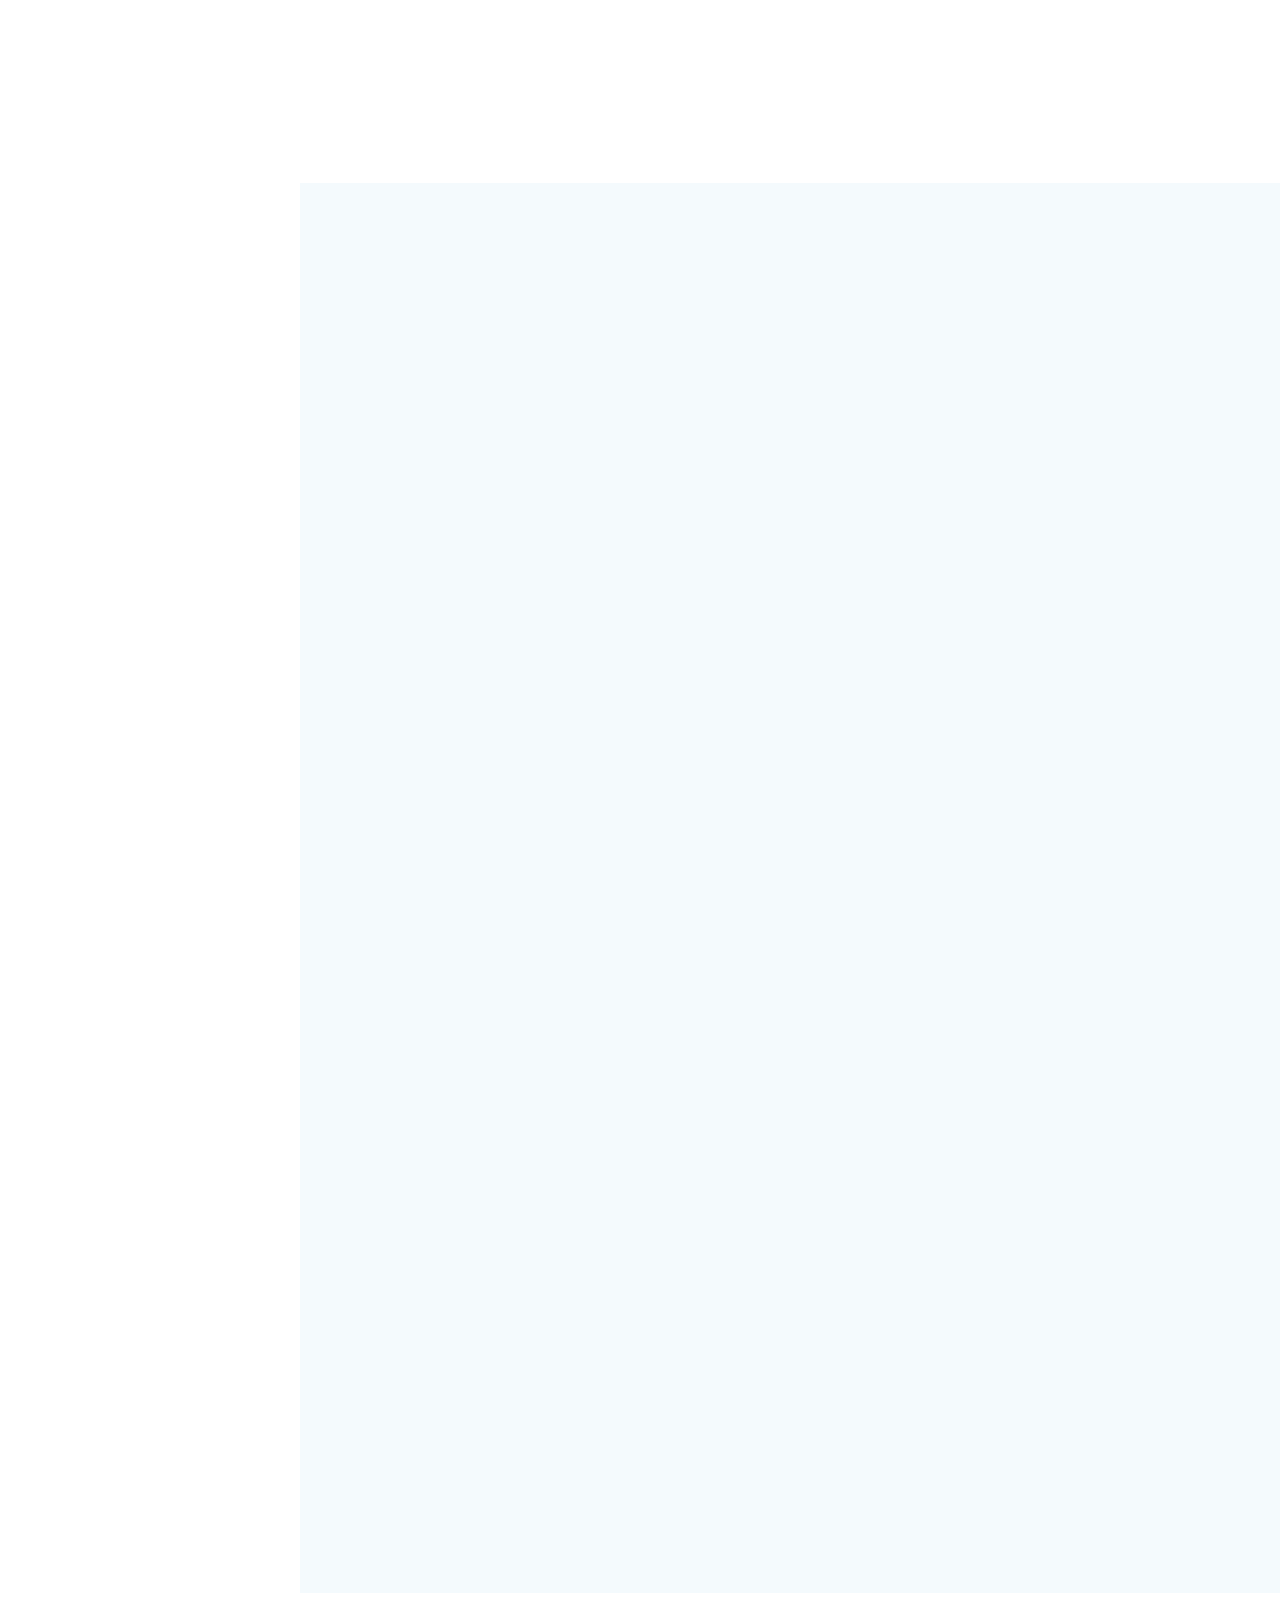
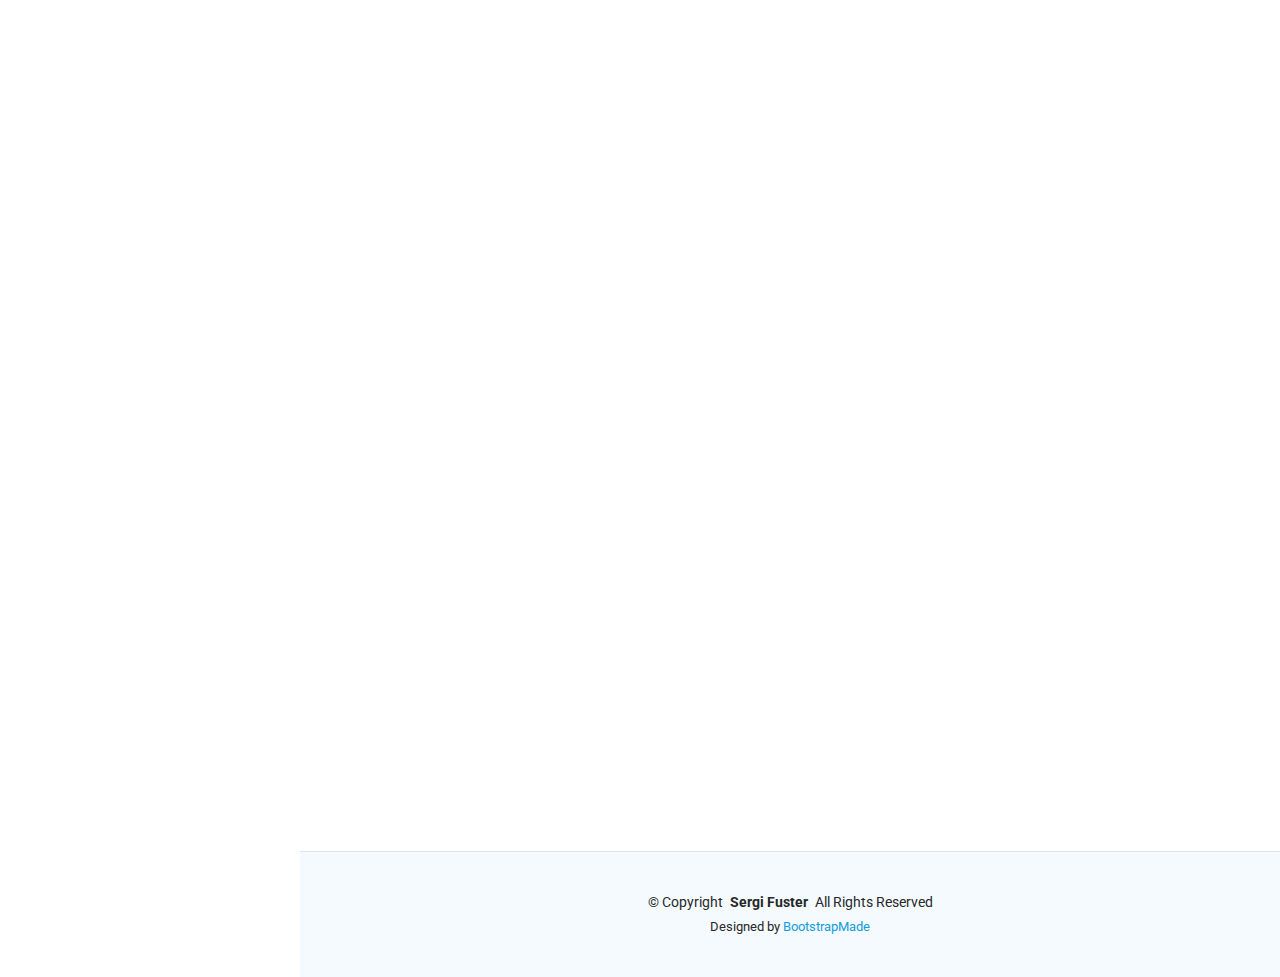
==== commit faf30946: "Merge branch 'main' of https://github.com/SergiFuster/SergiFuster.github.io" ====
--- a/index.html
+++ b/index.html
@@ -56,11 +56,12 @@
       <img src="assets/img/my-profile-img.jpg" alt="" class="img-fluid rounded-circle">
     </div>
 
-    <a href="index.html" class="logo d-flex align-items-center justify-content-center">
+    <a href="index.html" style="margin-bottom:0; padding-bottom: 0;" class="logo d-flex align-items-center justify-content-center">
       <!-- Uncomment the line below if you also wish to use an image logo -->
       <!-- <img src="assets/img/logo.png" alt=""> -->
       <h1 class="sitename">Sergi Fuster</h1>
-    </a>
+    </a><br>
+    <span style= "margin-top: 0; padding-top: 0;" class="logo d-flex align-items-center justify-content-center">AI Engineer</span>
 
     
     <div class="social-links text-center">
@@ -114,9 +115,9 @@
             <img src="assets/img/my-profile-img.jpg" class="img-fluid" alt="">
           </div>
           <div class="col-lg-8 content">
-            <h2>Sofware Developer &amp; Much More.</h2>
+            <h2>AI Engineer</h2>
             <p class="fst-italic py-3">
-              I love develop all kind of software tools to solve problems, automate tasks and make life easier.
+              I love use my tech knowledge to solve real problems.
             </p>
             <div class="row">
               <div class="col-lg-6">
@@ -130,9 +131,9 @@
               <div class="col-lg-6">
                 <ul>
                   <li><i class="bi bi-chevron-right"></i> <strong>Age:</strong> <span>26</span></li>
-                  <li><i class="bi bi-chevron-right"></i> <strong>Degree:</strong> <span>Master</span></li>
+                  <li><i class="bi bi-chevron-right"></i> <strong>Degree:</strong> <span>Master in Intelligent Systems</span></li>
                   <li><i class="bi bi-chevron-right"></i> <strong>Email:</strong> <span>sergifusterdura@gmail.com</span></li>
-                  <li><i class="bi bi-chevron-right"></i> <strong>Work:</strong> <span>Available</span></li>
+                  <li><i class="bi bi-chevron-right"></i> <strong>Work:</strong> <span>Currently working but considering opportunities</span></li>
                 </ul>
               </div>
             </div>
@@ -162,9 +163,9 @@
           <div class="col-lg-6">
 
             <div class="progress">
-              <span class="skill"><span>PYTHON</span> <i class="val">90%</i></span>
+              <span class="skill"><span>Deep Learning</span> <i class="val">70%</i></span>
               <div class="progress-bar-wrap">
-                <div class="progress-bar" role="progressbar" aria-valuenow="90" aria-valuemin="0" aria-valuemax="100"></div>
+                <div class="progress-bar" role="progressbar" aria-valuenow="70" aria-valuemin="0" aria-valuemax="100"></div>
               </div>
             </div><!-- End Skills Item -->
 
@@ -189,23 +190,21 @@
             <div class="progress">
               <span class="skill"><span>PYTORCH</span> <i class="val">50%</i></span>
               <div class="progress-bar-wrap">
-                <div class="progress-bar" role="progressbar" aria-valuenow="75" aria-valuemin="0" aria-valuemax="100"></div>
+                <div class="progress-bar" role="progressbar" aria-valuenow="50" aria-valuemin="0" aria-valuemax="100"></div>
               </div>
             </div><!-- End Skills Item -->
 
             <div class="progress">
               <span class="skill"><span>TENSOR FLOW</span> <i class="val">40%</i></span>
               <div class="progress-bar-wrap">
-                <div class="progress-bar" role="progressbar" aria-valuenow="50" aria-valuemin="0" aria-valuemax="100"></div>
+                <div class="progress-bar" role="progressbar" aria-valuenow="70" aria-valuemin="0" aria-valuemax="100"></div>
               </div>
             </div><!-- End Skills Item -->
-
-            
-
+          
             <div class="progress">
               <span class="skill"><span>C#</span> <i class="val">60%</i></span>
               <div class="progress-bar-wrap">
-                <div class="progress-bar" role="progressbar" aria-valuenow="80" aria-valuemin="0" aria-valuemax="100"></div>
+                <div class="progress-bar" role="progressbar" aria-valuenow="40" aria-valuemin="0" aria-valuemax="100"></div>
               </div>
             </div><!-- End Skills Item -->
 
@@ -237,11 +236,11 @@
         <div class="row">
 
           <div class="col-lg-6" data-aos="fade-up" data-aos-delay="100">
-            <h3 class="resume-title">Sumary</h3>
+            <h3 class="resume-title">Summary</h3>
 
             <div class="resume-item pb-0">
               <h4>Sergi Fuster</h4>
-              <p><em>Creative and multipurpose software developer focused on AI technologies as Large Language Models and Deep Convolutional Neural Networks with almost 1 year of experience on this field.</em></p>
+              <p><em>AI Engineer focused on Large Language Models and Computer Vision with almost one year of experience on this field.</em></p>
               <ul>
                 <li>Castellón de la Plana, Castellón, Spain</li>
                 <li>(34) 684-04-57-51</li>
@@ -254,15 +253,14 @@
               <h4>Master's Degree in Intelligent Systems</h4>
               <h5>2023 - 2024</h5>
               <p><em>Jaume I University, Castellón, Spain</em></p>
-              <p>On this master I took a lot of knowledge on Machine Learning as well as Big Data, Cloud Computing, CUDA, Computer Vision, etc.</p>
+              <p>On this master I took a lot of knowledge on Machine Learning as well as Natural Language Processing, Cloud Computing, CUDA, Computer Vision, Supervised Learning and much more.</p>
             </div><!-- Edn Resume Item -->
 
             <div class="resume-item">
               <h4>Bachelor in Videogame Design &amp; Development</h4>
               <h5>2019 - 2023</h5>
               <p><em>Jaume I University, Castellón, Spain</em></p>
-              <p>On this degree I learned a lot about programming in Python and C ++. I also earned good basis on data structures and algorithmics. As you can imagine, 
-                I also learned about videogame design and development, that is, about mobile applications, AR/VR, and so on.
+              <p>In this program, I gained strong skills in Python and C++ programming, along with a solid foundation in data structures and algorithms.
               </p>
             </div><!-- Edn Resume Item -->
 
@@ -301,9 +299,9 @@
               <h5>2022 - 2023</h5>
               <p><em>Jaume I University, Castellón, Spain</em></p>
               <ul>
-                <li>Developed an entire logic game in Python</li>
-                <li>Developed my own cloud gaming server with sockets and Flask</li>
-                <li>Developed a mobile client with Unity</li>
+                <li>Developed an entire logic game in Python.</li>
+                <li>Developed my own cloud gaming server with sockets and Flask.</li>
+                <li>Developed a mobile client with Unity.</li>
               </ul>
             </div><!-- Edn Resume Item -->
 
@@ -330,10 +328,11 @@
 
           <ul class="portfolio-filters isotope-filters" data-aos="fade-up" data-aos-delay="100">
             <li data-filter="*" class="filter-active">All</li>
-            <li data-filter=".filter-ai">AI</li>
-            <li data-filter=".filter-kotlin">Kotlin</li>
-            <li data-filter=".filter-csharp">C#</li>
-            <li data-filter=".filter-python">Python</li>
+            <li data-filter=".filter-AI">AI</li>
+            <li data-filter=".filter-LLM">LLM</li>
+            <li data-filter=".filter-CV">CV</li>
+            <li data-filter=".filter-FC">Forecasting</li>
+            <li data-filter=".filter-other">Other</li>
           </ul><!-- End Portfolio Filters -->
           
           
@@ -413,7 +412,7 @@
               </div>
             </div><!-- End Portfolio Item -->
 
-            <div class="col-lg-4 col-md-6 portfolio-item isotope-item filter-csharp">
+            <div class="col-lg-4 col-md-6 portfolio-item isotope-item filter-other">
               <div class="portfolio-content h-100">
                 <img src="assets/img/portfolio/videogame-4.png" class="img-fluid" alt="">
                 <div class="portfolio-info">
@@ -425,7 +424,7 @@
               </div>
             </div><!-- End Portfolio Item -->
 
-            <div class="col-lg-4 col-md-6 portfolio-item isotope-item filter-ai filter-python">
+            <div class="col-lg-4 col-md-6 portfolio-item isotope-item filter-CV filter-AI">
               <div class="portfolio-content h-100">
                 <img src="assets/img/portfolio/ai-2.png" class="img-fluid" alt="">
                 <div class="portfolio-info">
@@ -438,7 +437,7 @@
               </div>
             </div><!-- End Portfolio Item -->
 
-            <div class="col-lg-4 col-md-6 portfolio-item isotope-item filter-csharp filter-ai">
+            <div class="col-lg-4 col-md-6 portfolio-item isotope-item filter-other filter-AI">
               <div class="portfolio-content h-100">
                 <img src="assets/img/portfolio/videogame-1.png" class="img-fluid" alt="">
                 <div class="portfolio-info">
@@ -450,7 +449,7 @@
               </div>
             </div><!-- End Portfolio Item -->
 
-            <div class="col-lg-4 col-md-6 portfolio-item isotope-item filter-csharp filter-ai">
+            <div class="col-lg-4 col-md-6 portfolio-item isotope-item filter-AI">
               <div class="portfolio-content h-100">
                 <img src="assets/img/portfolio/videogame-2.png" class="img-fluid" alt="">
                 <div class="portfolio-info">
@@ -462,19 +461,7 @@
               </div>
             </div><!-- End Portfolio Item -->
 
-            <div class="col-lg-4 col-md-6 portfolio-item isotope-item filter-csharp">
-              <div class="portfolio-content h-100">
-                <img src="assets/img/portfolio/videogame-3.png" class="img-fluid" alt="">
-                <div class="portfolio-info">
-                  <h4>Nashville</h4>
-                  <p>Visual novel videogame winner of a award on UJI</p>
-                  <a href="assets/img/portfolio/videogame-3.png" title="Zoom" data-gallery="portfolio-gallery-branding" class="glightbox preview-link"><i class="bi bi-zoom-in"></i></a>
-                  <a href="https://baiteostudio.wixsite.com/grupo3" title="Web" class="details-link"><i class="bi bi-link-45deg"></i></a>
-                </div>
-              </div>
-            </div><!-- End Portfolio Item -->
-
-            <div class="col-lg-4 col-md-6 portfolio-item isotope-item filter-ai filter-python">
+            <div class="col-lg-4 col-md-6 portfolio-item isotope-item filter-AI filter-FC">
               <div class="portfolio-content h-100">
                 <img src="assets/img/portfolio/ai-1.jpeg" class="img-fluid" alt="">
                 <div class="portfolio-info">
@@ -486,7 +473,7 @@
               </div>
             </div><!-- End Portfolio Item -->
 
-            <div class="col-lg-4 col-md-6 portfolio-item isotope-item filter-ai filter-python">
+            <div class="col-lg-4 col-md-6 portfolio-item isotope-item filter-AI">
               <div class="portfolio-content h-100">
                 <img src="assets/img/portfolio/ai-3.png" class="img-fluid" alt="">
                 <div class="portfolio-info">
@@ -498,7 +485,7 @@
               </div>
             </div><!-- End Portfolio Item -->
 
-            <div class="col-lg-4 col-md-6 portfolio-item isotope-item filter-csharp filter-ai">
+            <div class="col-lg-4 col-md-6 portfolio-item isotope-item filter-AI">
               <div class="portfolio-content h-100">
                 <img src="assets/img/portfolio/ai-4.png" class="img-fluid" alt="">
                 <div class="portfolio-info">
